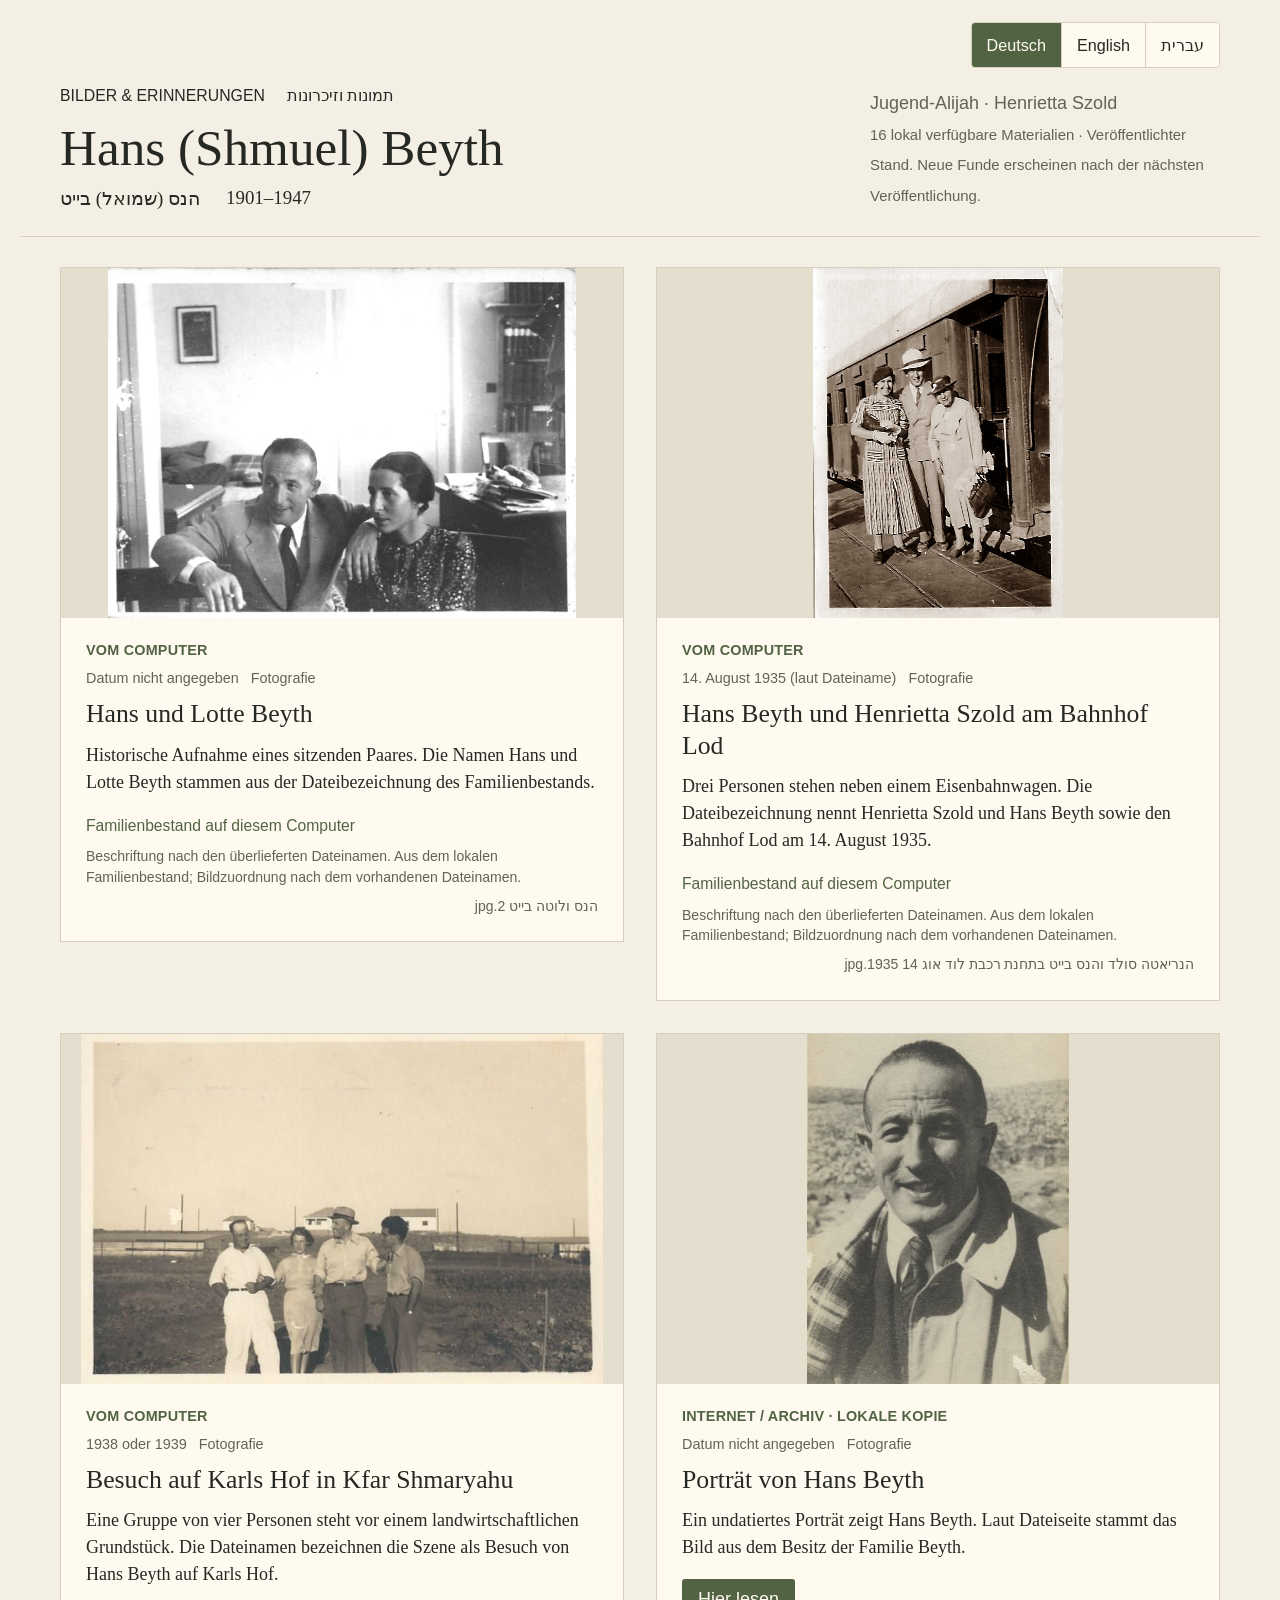
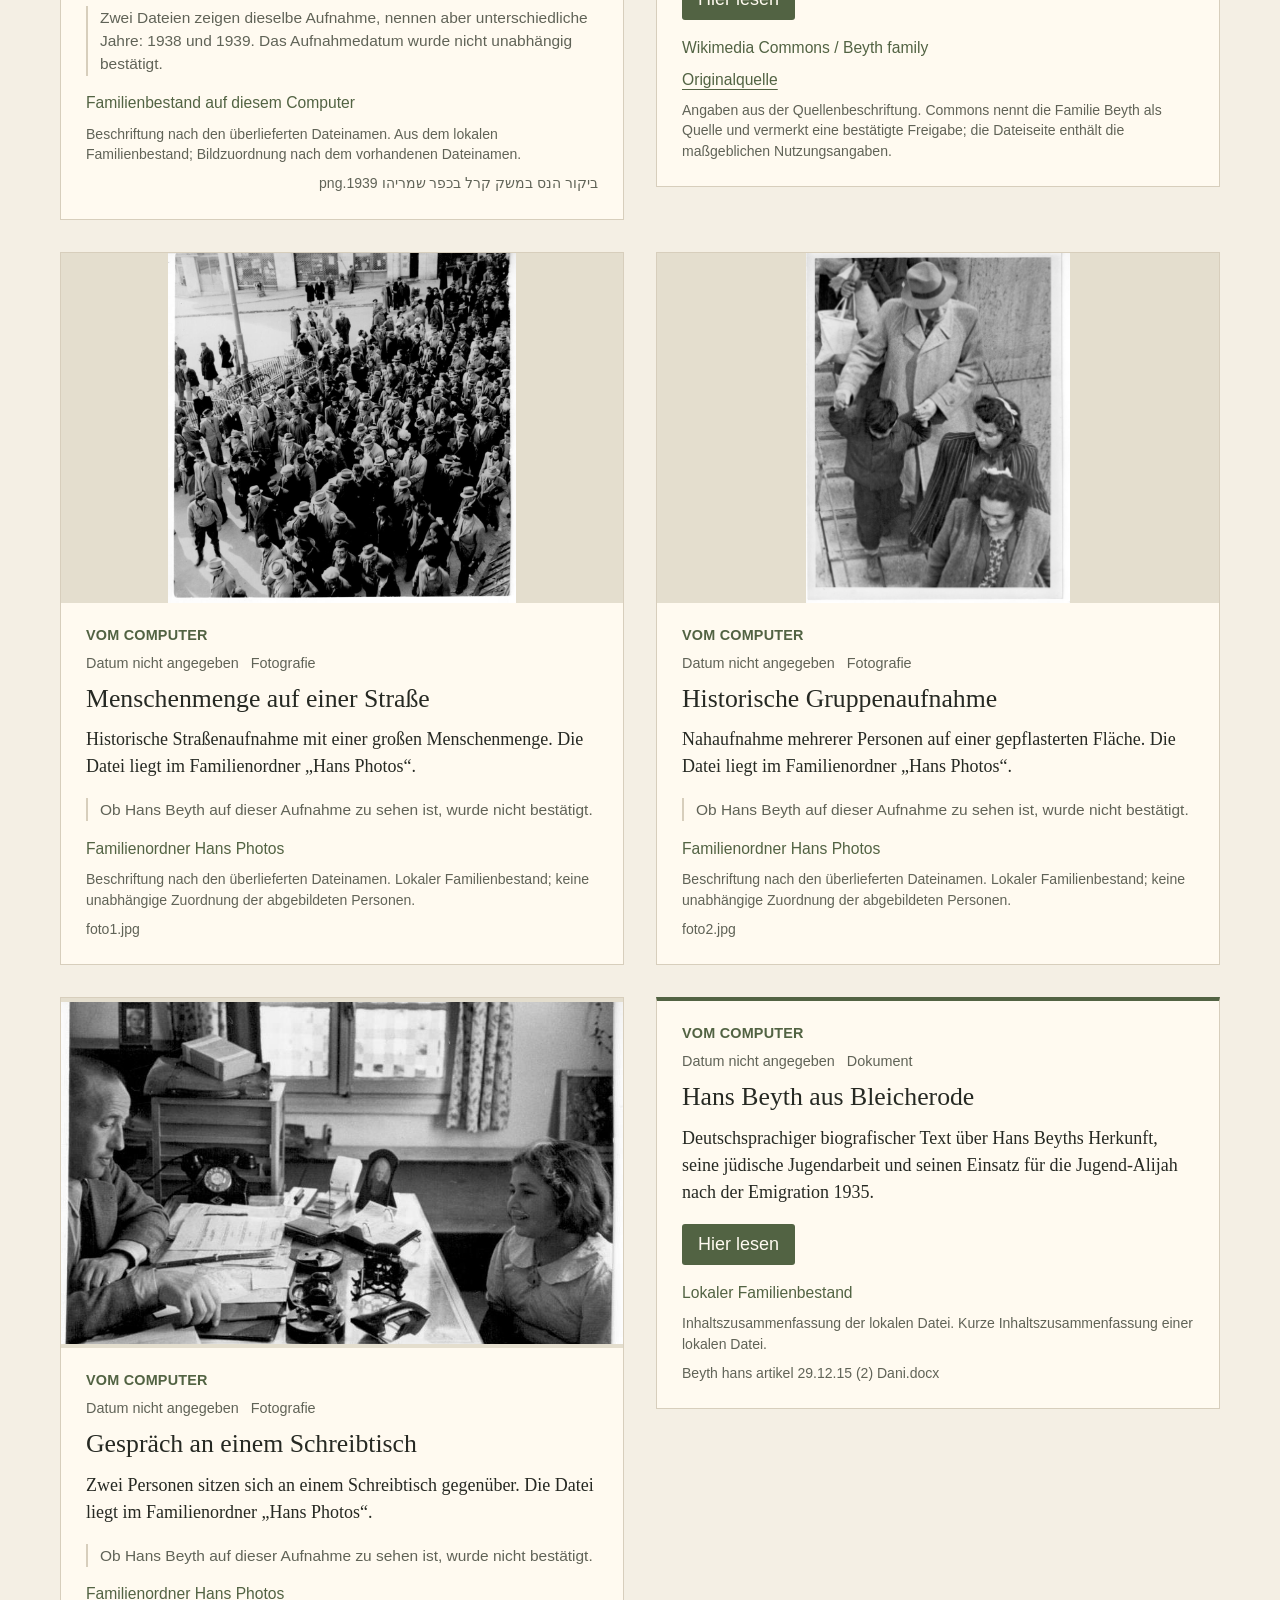
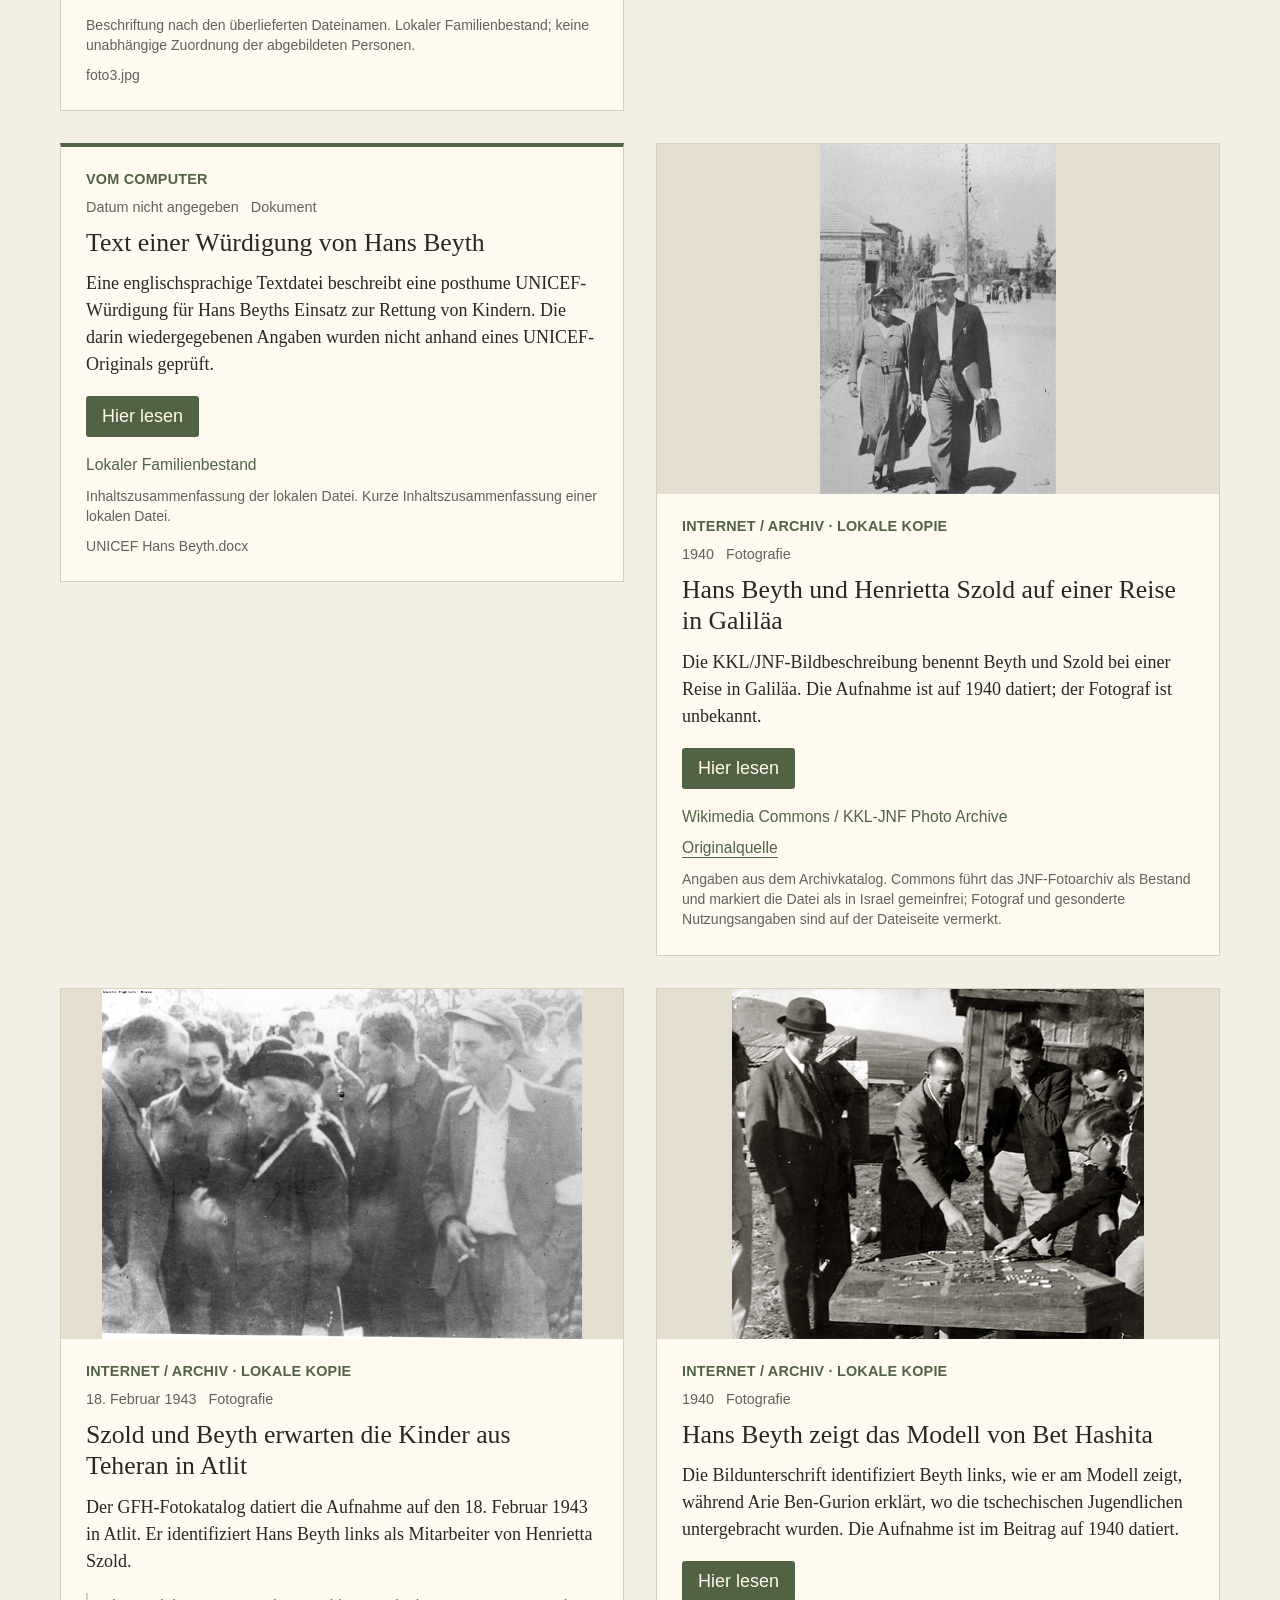
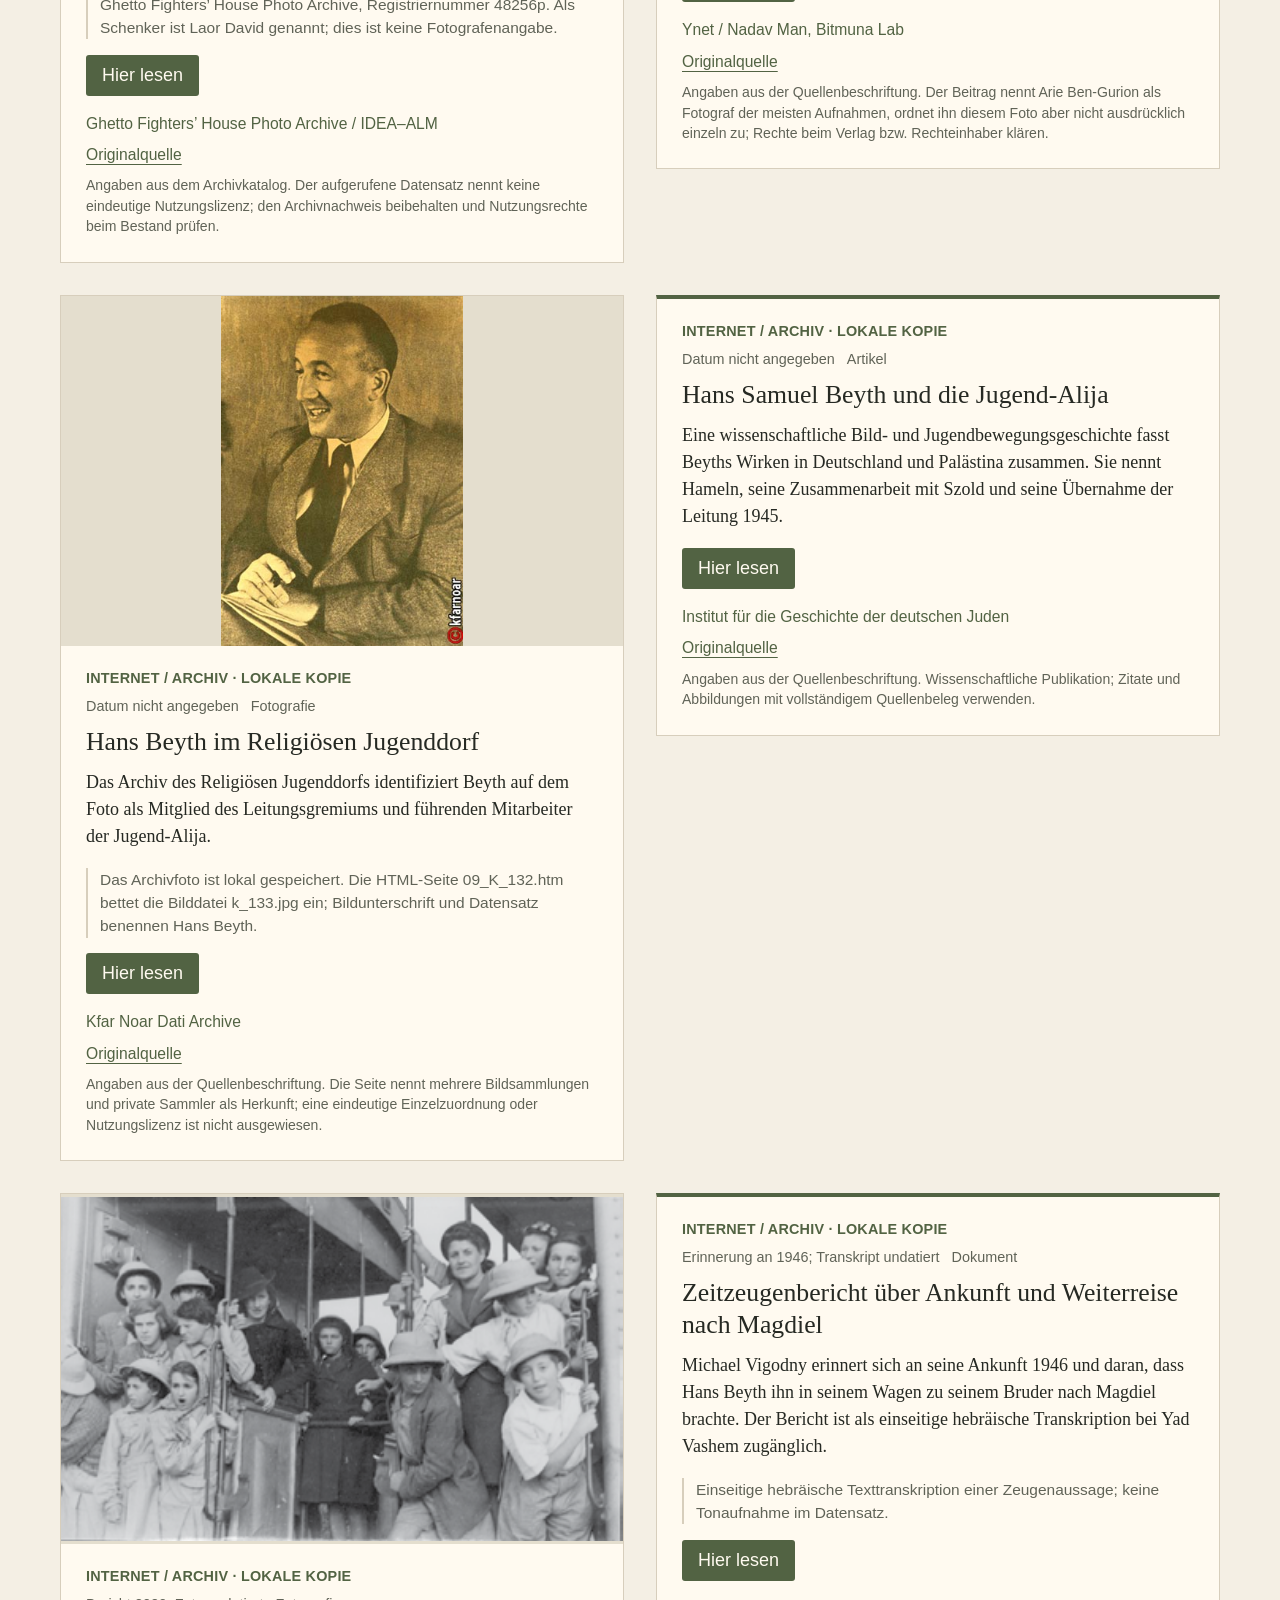
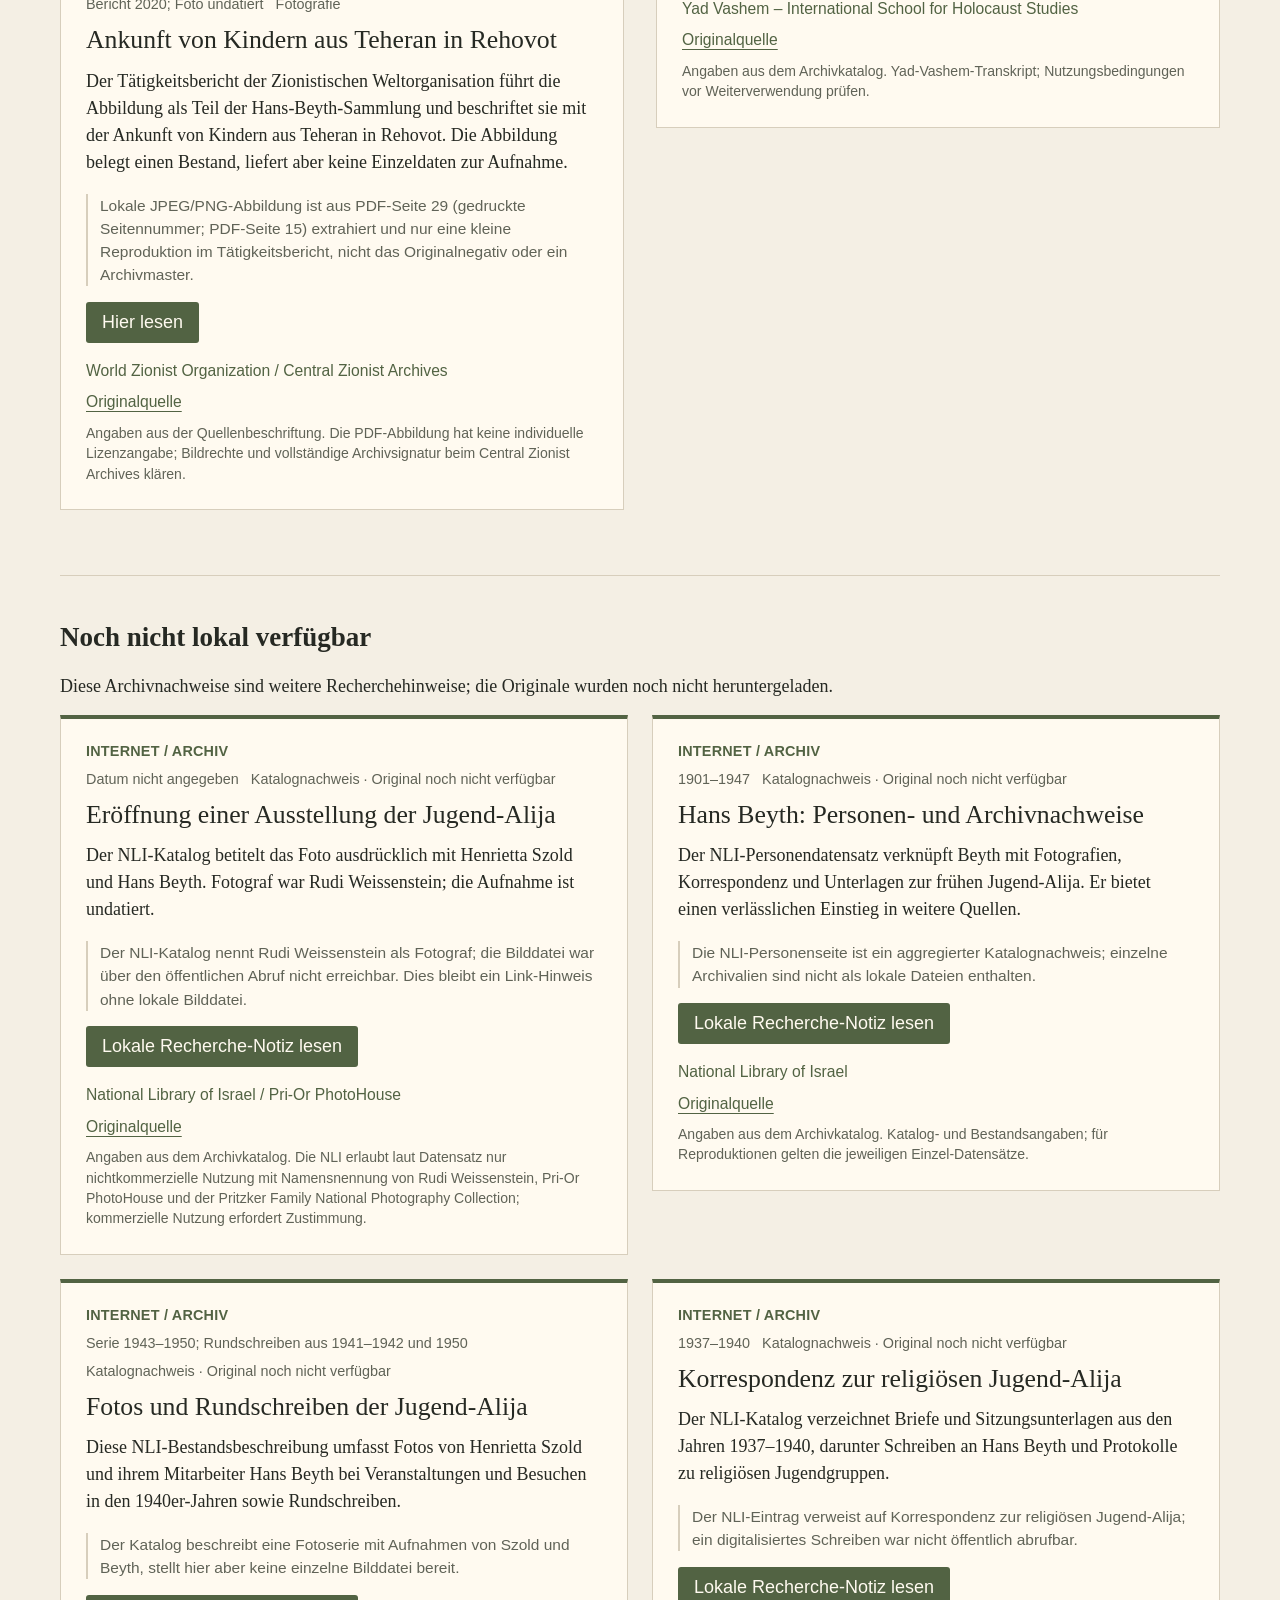
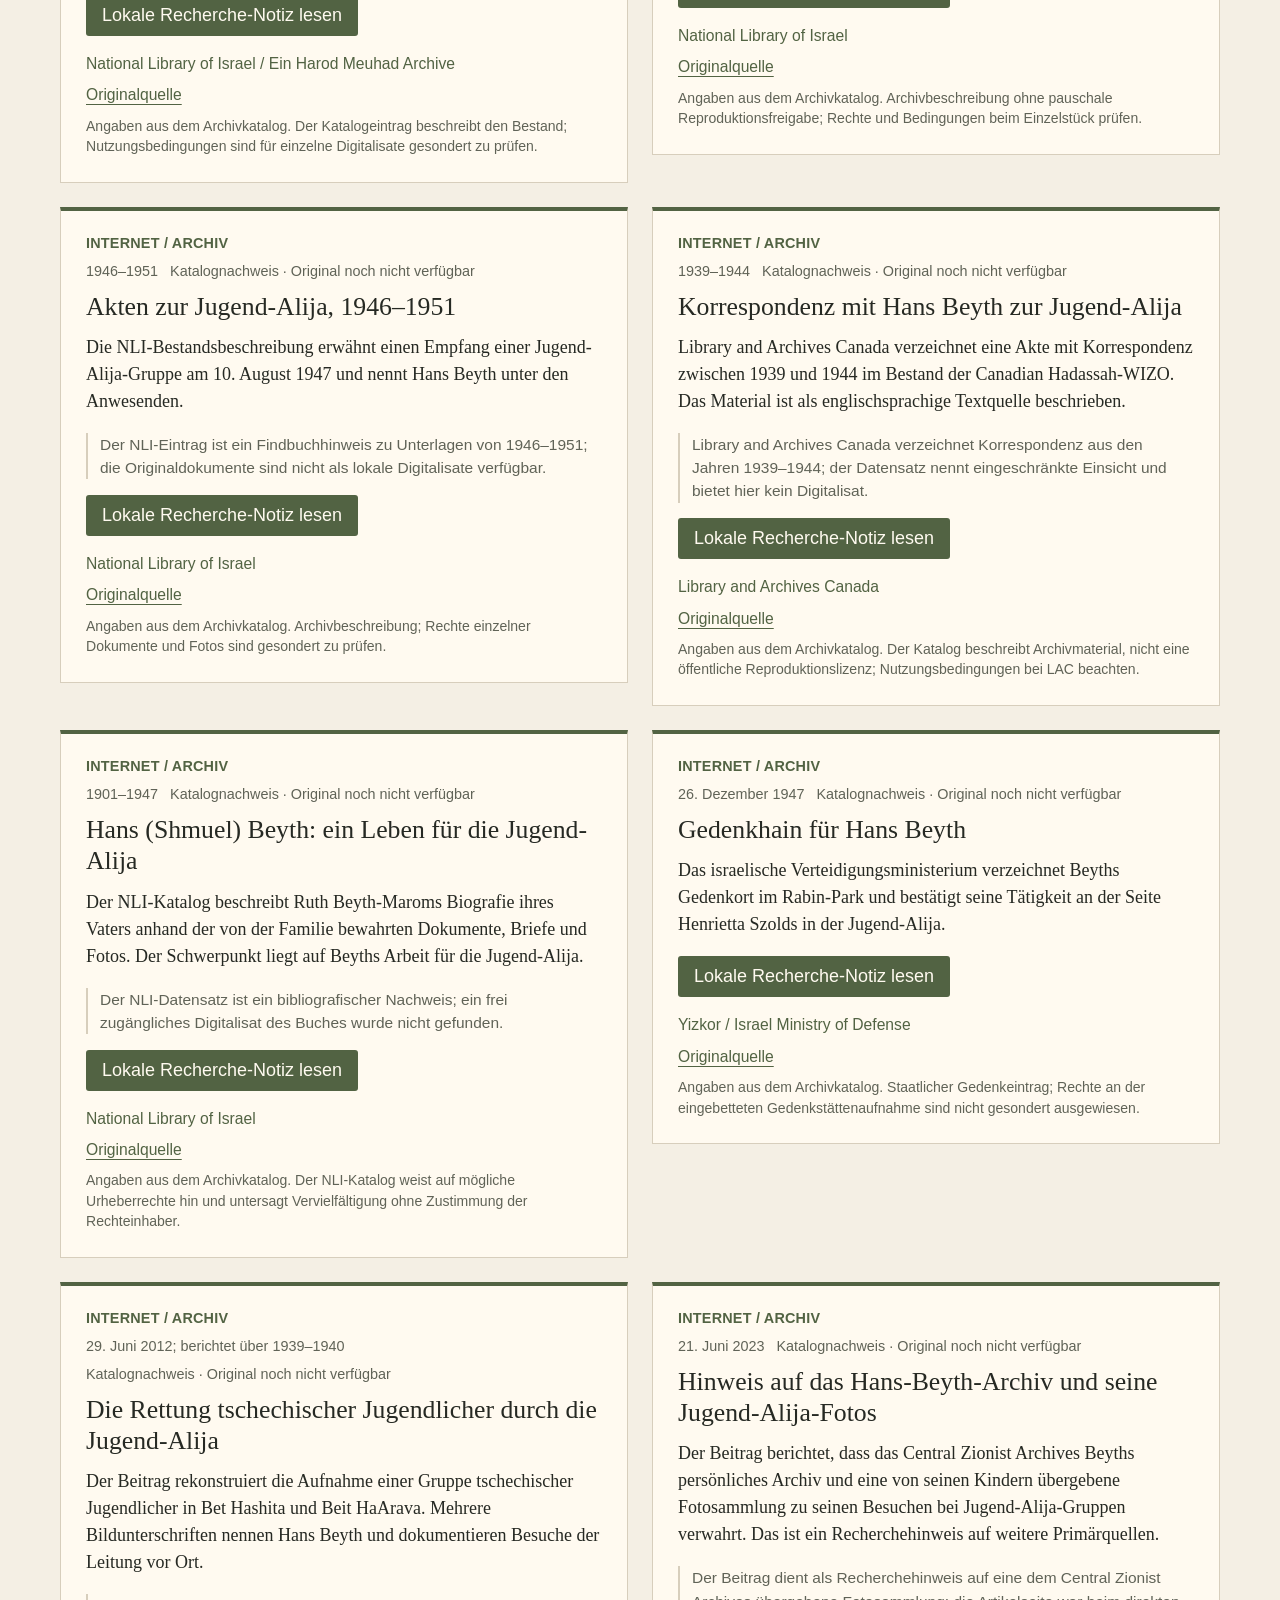
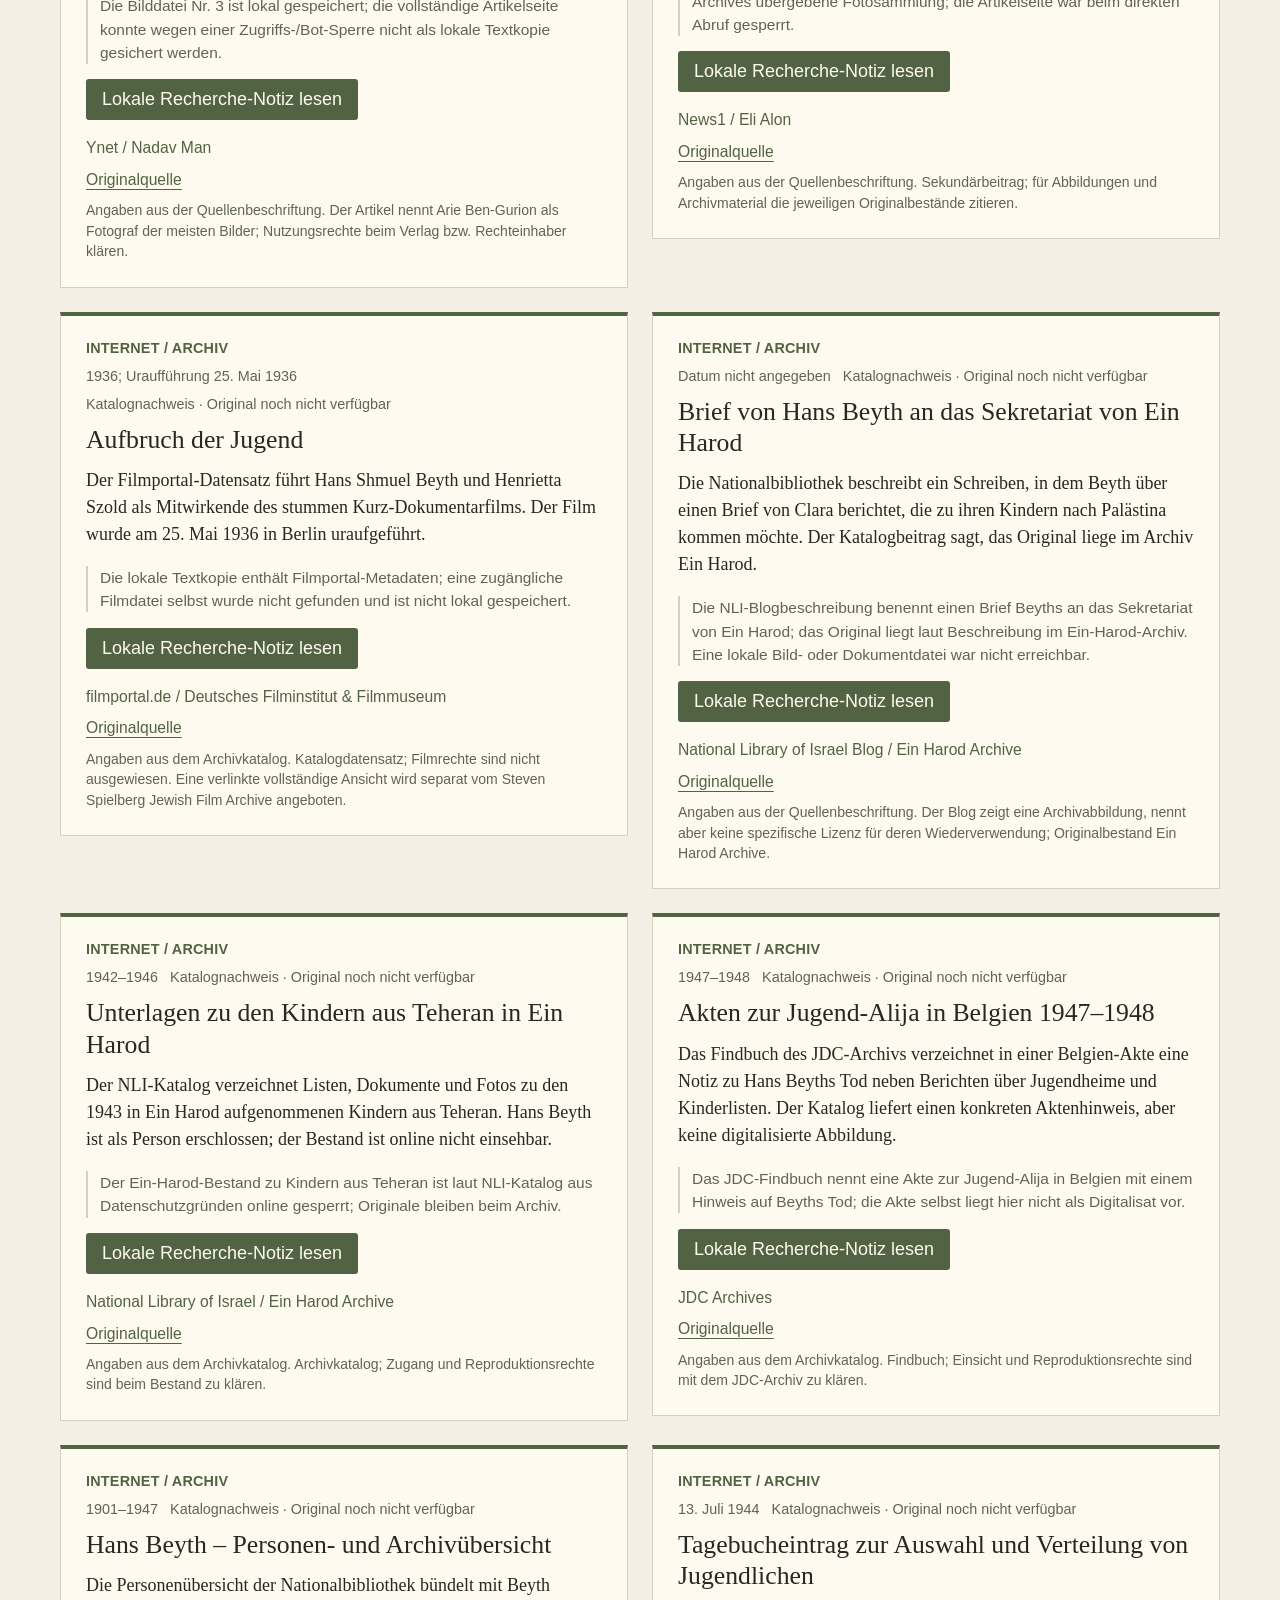
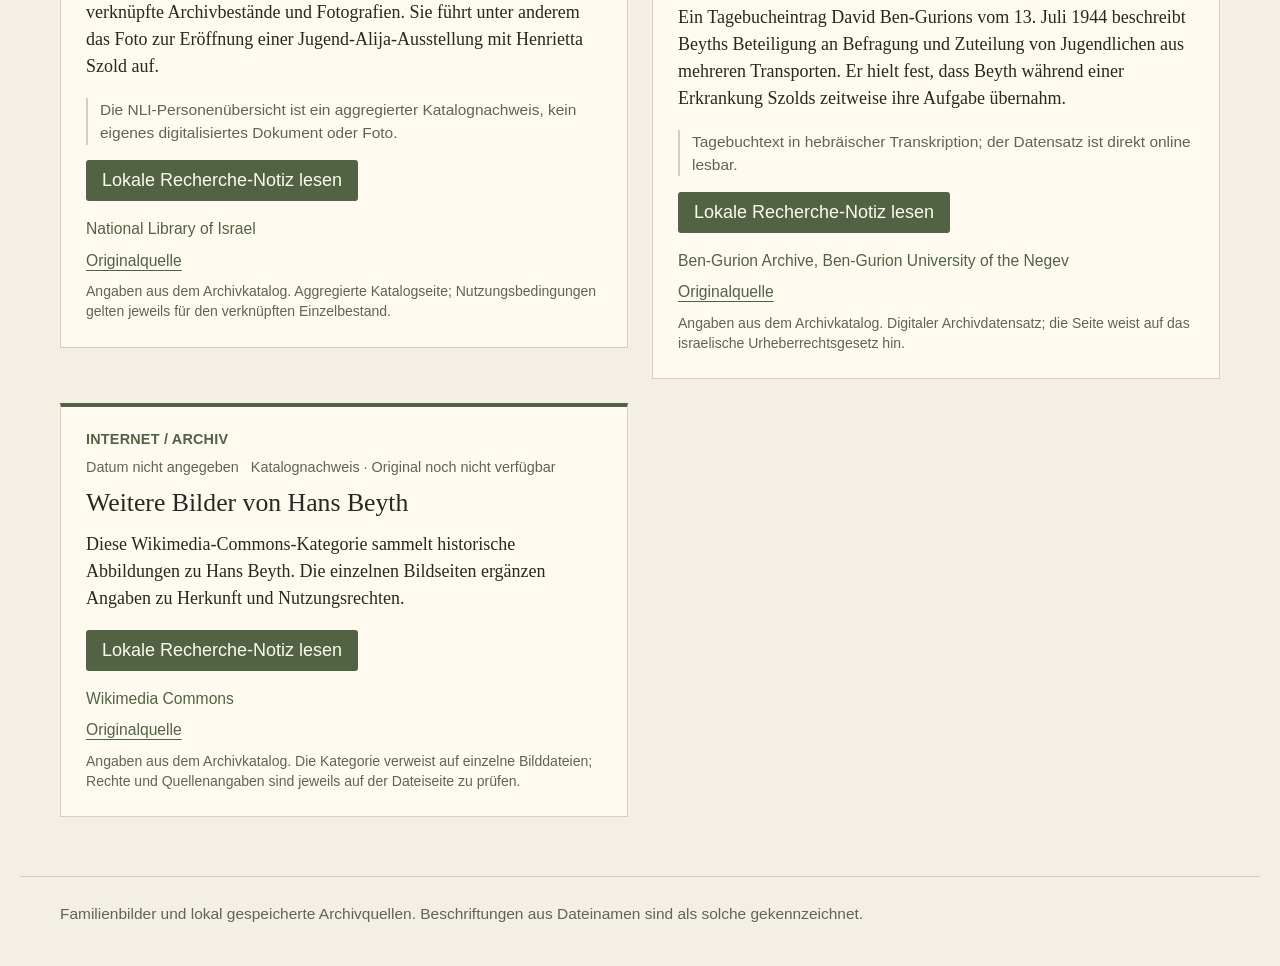
==== docs/index.html @ 42b991b1 "Publish historical gallery and all available assets" ====
<!doctype html>
<html lang="de"><head><meta charset="utf-8"><meta name="viewport" content="width=device-width,initial-scale=1"><title>Hans (Shmuel) Beyth · Bilder und Erinnerungen</title><meta name="description" content="Historische Fotografien und Quellen zu Hans (Shmuel) Beyth, Jugend-Alijah und Henrietta Szold."><link rel="icon" href="favicon.svg" type="image/svg+xml"><link rel="stylesheet" href="style.css"><script src="gallery-v2.js" defer></script><script src="viewer.js" defer></script></head>
<body><header><nav class="languages" aria-label="Sprache"><button type="button" data-lang="de" lang="de" aria-pressed="true">Deutsch</button><button type="button" data-lang="en" lang="en" aria-pressed="false">English</button><button type="button" data-lang="he" lang="he" aria-pressed="false">עברית</button></nav><div><p class="eyebrow"><span id="eyebrow-main">BILDER & ERINNERUNGEN</span> <span id="eyebrow-secondary" lang="he" dir="rtl">תמונות וזיכרונות</span></p><h1 id="gallery-title">Hans (Shmuel) Beyth</h1><p class="identity"><span id="identity-secondary" lang="he" dir="rtl">הנס (שמואל) בייט</span> <bdi>1901–1947</bdi></p></div><p class="context"><span id="context-label">Jugend-Alijah · Henrietta Szold</span><br><span id="status" role="status">Die Sammlung wird geladen.</span></p></header>
<main><div id="gallery" class="gallery" aria-label="Historische Sammlung"></div><p id="empty" hidden>Die Sammlung ist momentan nicht erreichbar. Bitte versuchen Sie es später erneut.</p></main>
<section id="pending-section" hidden><h2 id="pending-title">Noch nicht lokal verfügbar</h2><p id="pending-intro">Diese Archivnachweise sind weitere Recherchehinweise; die Originale wurden noch nicht heruntergeladen.</p><div id="pending-list"></div></section><footer id="footer">Familienbilder und Archivquellen. Beschriftungen aus Dateinamen sind als solche gekennzeichnet.</footer>
<dialog id="lightbox"><button class="close" aria-label="Ansicht schließen">×</button><div class="viewer-toolbar"><div class="zoom-controls"><button type="button" id="zoom-out" aria-label="Verkleinern">−</button><output id="zoom-level">100%</output><button type="button" id="zoom-in" aria-label="Vergrößern">+</button><button type="button" id="zoom-fit">Einpassen</button></div><div id="version-controls"><button type="button" id="version-original" aria-pressed="true">Original</button><button type="button" id="version-enhanced" aria-pressed="false" hidden>KI-bearbeitet</button></div><a id="viewer-download" download>Original speichern</a></div><div id="image-viewport"><img alt="" draggable="false"></div><p id="viewer-caption"></p><p id="viewer-detail"></p></dialog>
<dialog id="document-viewer"><button class="document-close close" aria-label="Ansicht schließen">×</button><h2></h2><iframe title="Lokaler Text" sandbox="allow-same-origin"></iframe><a id="document-download" download>Lokale Datei speichern</a></dialog>
</body></html>
---- docs/style.css ----
:root{color-scheme:light;--paper:#f4efe4;--ink:#262923;--muted:#606357;--line:#d7cebc;--accent:#526343;font-family:Georgia,'Times New Roman',serif;font-size:18px}*{box-sizing:border-box}body{margin:0;background:var(--paper);color:var(--ink)}header{max-width:1240px;margin:auto;padding:36px 40px 26px;display:flex;justify-content:space-between;gap:30px;align-items:end;border-bottom:1px solid var(--line)}.eyebrow{font-family:Arial,sans-serif;font-size:.78rem;letter-spacing:.1em;margin:0 0 15px;display:flex;gap:22px;align-items:center}.eyebrow span{letter-spacing:0;font-size:.88rem}h1{font-size:clamp(2rem,4vw,3.4rem);font-weight:400;line-height:1.08;margin:0}.identity{margin:12px 0 0;display:flex;gap:26px;font-size:1.05rem}.context{margin:0;font-size:1rem;line-height:1.7;color:var(--muted);max-width:350px;font-family:Arial,sans-serif}#status{font-size:.83rem}main{max-width:1240px;margin:auto;padding:30px 40px}.gallery{display:grid;grid-template-columns:repeat(2,minmax(0,1fr));gap:32px}.card{background:#fffaf0;border:1px solid var(--line);min-width:0;align-self:start}.image-button{display:block;border:0;padding:0;width:100%;background:#e4dece;cursor:zoom-in;overflow:hidden}.image-button img{display:block;width:100%;height:350px;object-fit:contain;filter:none}.caption{padding:24px 25px 25px}.meta{font-family:Arial,sans-serif;font-size:.8rem;color:var(--muted);margin:0 0 12px;display:flex;gap:12px;flex-wrap:wrap}.card h2{font-size:1.43rem;line-height:1.22;margin:0 0 12px;font-weight:400}.summary{line-height:1.5;margin:0 0 18px}.note{font-family:Arial,sans-serif;font-size:.86rem;line-height:1.5;color:var(--muted);border-left:2px solid var(--line);padding-left:12px}.source{font-family:Arial,sans-serif;font-size:.87rem;color:var(--accent);text-underline-offset:4px;line-height:1.5}.provenance{display:block;font-family:Arial,sans-serif;font-size:.78rem;color:var(--muted);margin-top:9px;line-height:1.45}.image-failed{padding:25px;background:#e9e1d2;font-family:Arial,sans-serif;font-size:.9rem;margin:0}.card.text-only{border-top:4px solid var(--accent)}footer{max-width:1240px;margin:16px auto 0;padding:25px 40px 40px;border-top:1px solid var(--line);font-family:Arial,sans-serif;font-size:.86rem;line-height:1.5;color:var(--muted)}button:focus-visible,a:focus-visible{outline:3px solid #6a7f55;outline-offset:5px}dialog{max-width:94vw;max-height:95vh;width:fit-content;padding:50px 20px 15px;border:1px solid var(--line);background:var(--paper);color:var(--ink)}dialog::backdrop{background:#151810df}dialog img{max-width:87vw;max-height:76vh;object-fit:contain;display:block}dialog p{font-size:1rem;line-height:1.45;margin:12px 0 0;max-width:85vw}.close{position:absolute;right:8px;top:4px;background:none;border:0;font-size:2rem;color:var(--ink);cursor:pointer;min-width:44px;min-height:44px}@media(min-width:1450px){.image-button img{height:410px}}@media(max-width:700px){header{padding:25px 20px 20px;display:block}.context{margin-top:18px}.eyebrow{gap:10px;font-size:.7rem}.gallery{grid-template-columns:1fr;gap:24px}main{padding:24px 20px}.image-button img{height:auto;max-height:520px;min-height:180px}.caption{padding:20px}footer{padding:22px 20px}.identity{flex-wrap:wrap}}
.origin{display:block;width:100%;color:#526343;font-weight:600;letter-spacing:.015em}
header{position:relative;padding-top:86px}.languages{position:absolute;right:40px;top:22px;display:flex;direction:ltr;gap:0;border:1px solid var(--line);border-radius:4px;overflow:hidden;font-family:Arial,sans-serif}.languages button{border:0;background:#fffaf0;padding:10px 15px;font-size:.9rem;cursor:pointer;color:var(--ink);min-height:44px}.languages button+button{border-left:1px solid var(--line)}.languages button[aria-pressed=true]{background:var(--accent);color:#fffaf0}.pending{font-style:italic}.image-failed{padding:12px 0 0;background:none;color:var(--muted)}[dir=rtl] .eyebrow{letter-spacing:0}[dir=rtl] .note{border-left:0;border-right:2px solid var(--line);padding-left:0;padding-right:12px}[dir=rtl] .context,[dir=rtl] .caption{font-family:Arial,sans-serif}[dir=rtl] .card h2{line-height:1.45}[dir=rtl] .meta{line-height:1.5}#pending-section{max-width:1160px;margin:35px auto;padding:24px 0;border-top:1px solid var(--line)}#pending-list{display:grid;grid-template-columns:repeat(2,minmax(0,1fr));gap:24px}.source{display:block}.original-source{margin-top:8px}.local-read{display:inline-block;padding:10px 16px;background:var(--accent);color:#fffaf0;text-decoration:none;font-family:Arial,sans-serif;font-size:1rem;margin:0 0 16px;border-radius:3px}@media(max-width:700px){header{padding-top:85px}.languages{right:20px;top:20px}.languages button{padding:9px 14px}#pending-section{margin:24px 20px}#pending-list{grid-template-columns:1fr}}
dialog#lightbox{width:94vw;height:94vh;max-width:1600px;max-height:94vh;padding:48px 18px 14px;overflow:hidden}.viewer-toolbar{display:flex;gap:12px;align-items:center;justify-content:space-between;flex-wrap:wrap;margin-bottom:12px;font-family:Arial,sans-serif}.viewer-toolbar button{font-family:Arial,sans-serif;font-size:.9rem;background:#fffaf0;color:var(--ink);border:1px solid var(--line);border-radius:3px;min-height:44px;padding:8px 12px;cursor:pointer}.zoom-controls{display:flex;align-items:center;gap:8px;direction:ltr}#zoom-level{min-width:60px;text-align:center}#version-controls{display:flex;gap:7px}.viewer-toolbar button[aria-pressed=true]{background:var(--accent);color:#fffaf0}#viewer-download,#document-download{font-family:Arial,sans-serif;font-size:.9rem;color:var(--accent);text-underline-offset:3px}#image-viewport{position:relative;width:100%;height:calc(100% - 165px);min-height:150px;overflow:hidden;background:#ddd6c8;touch-action:none;cursor:grab;direction:ltr}#image-viewport.dragging{cursor:grabbing}#image-viewport img{position:absolute;top:50%;left:50%;max-width:none;max-height:none;transform-origin:center;pointer-events:none;object-fit:fill}#viewer-caption{font-size:1rem;margin-top:10px}#viewer-detail{font-family:Arial,sans-serif;font-size:.8rem;line-height:1.4;margin-top:7px}dialog#document-viewer{width:94vw;height:94vh;max-width:1300px;padding:44px 20px 20px}#document-viewer h2{font-size:1.25rem;margin:0 0 16px}#document-viewer iframe{width:100%;height:calc(100% - 95px);border:1px solid var(--line);background:white;margin-bottom:12px}@media(max-width:700px){dialog#lightbox{padding-left:10px;padding-right:10px}.viewer-toolbar{gap:8px}.viewer-toolbar button{padding:8px;font-size:.8rem}#image-viewport{height:calc(100% - 230px)}#viewer-detail{font-size:.77rem}}
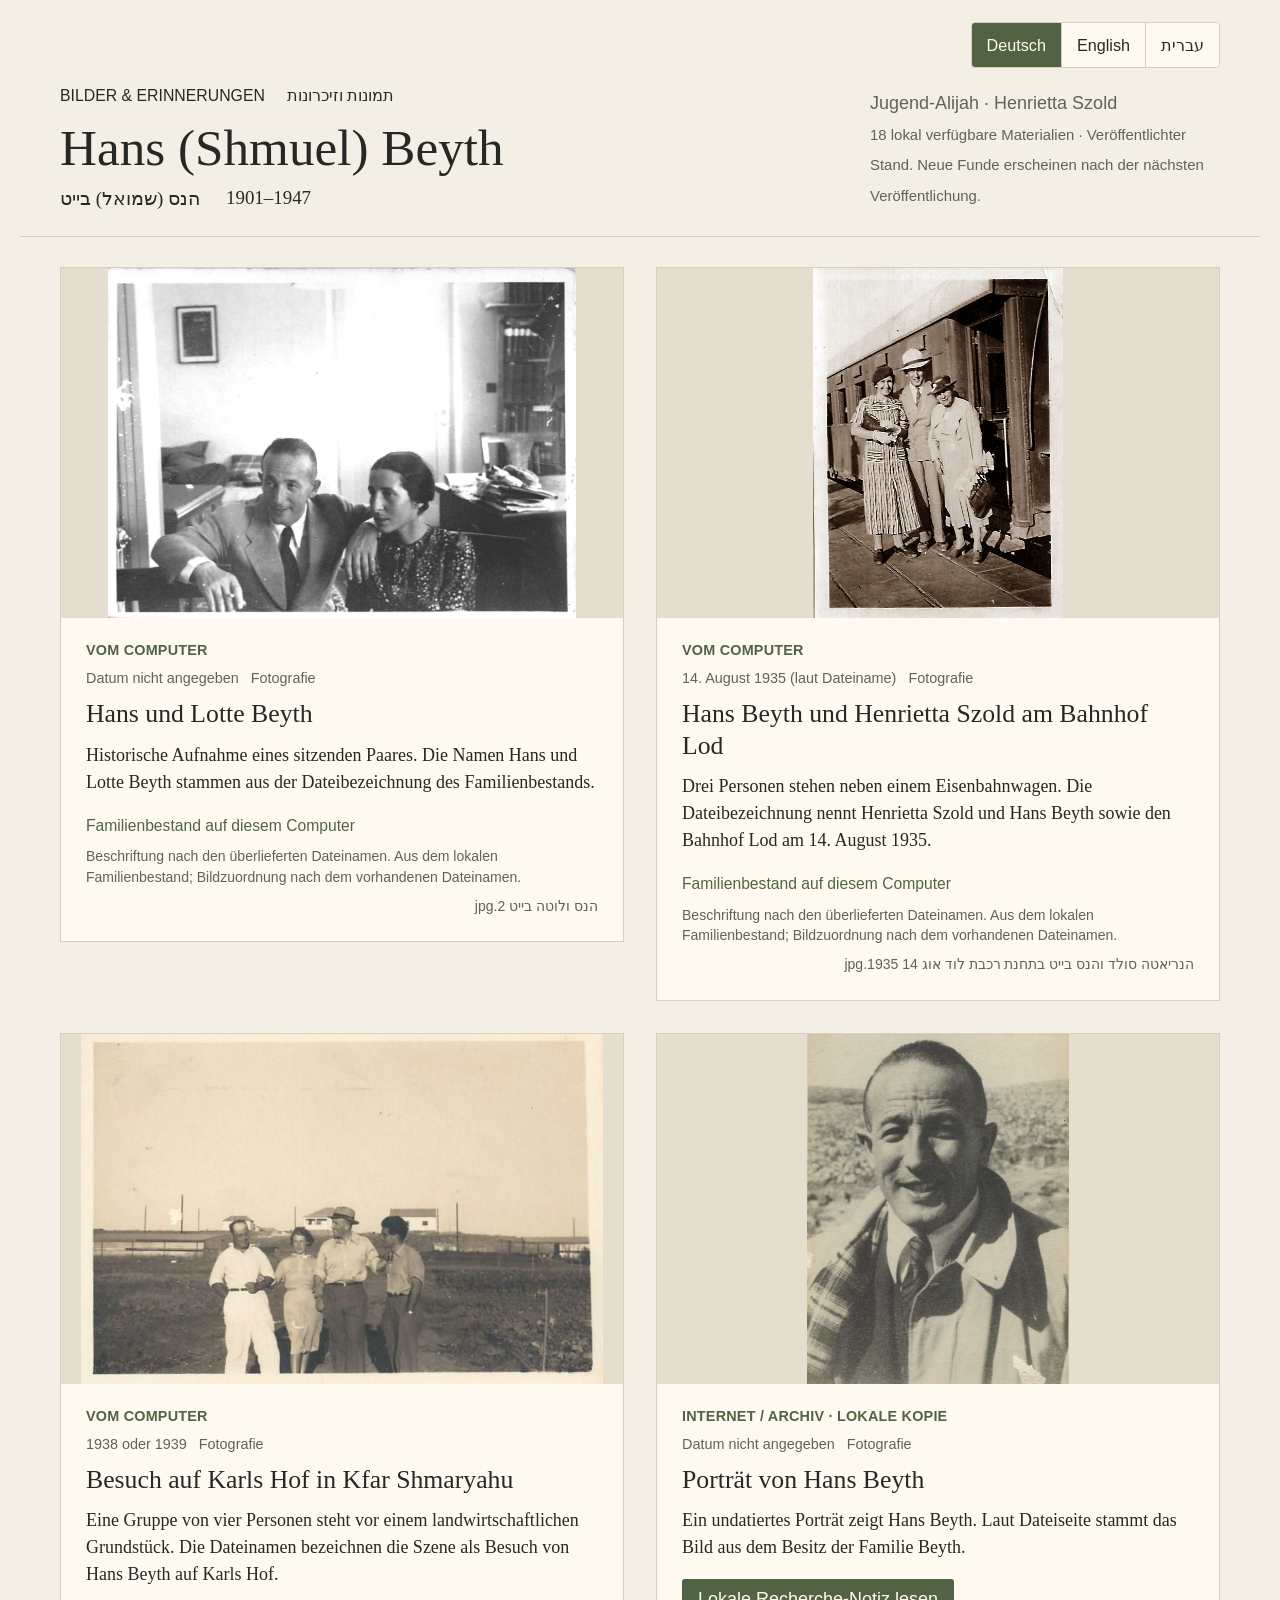
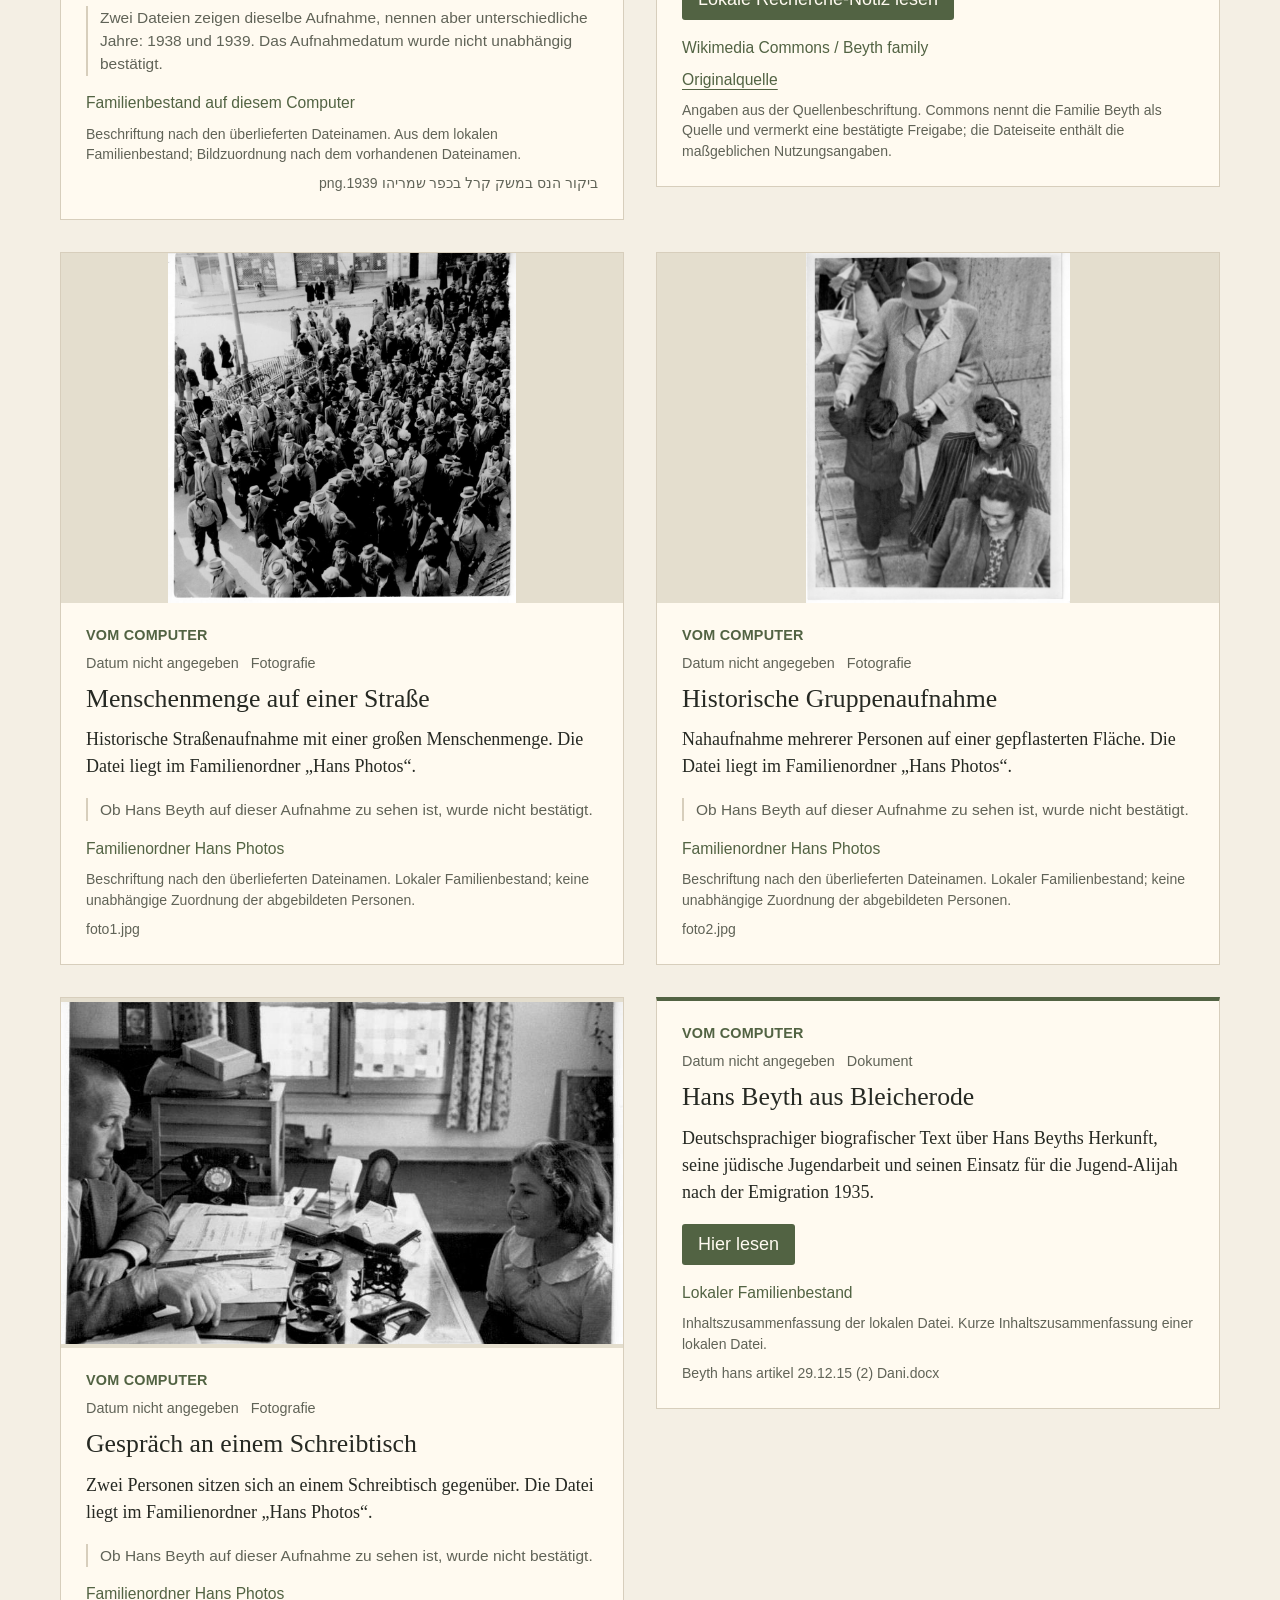
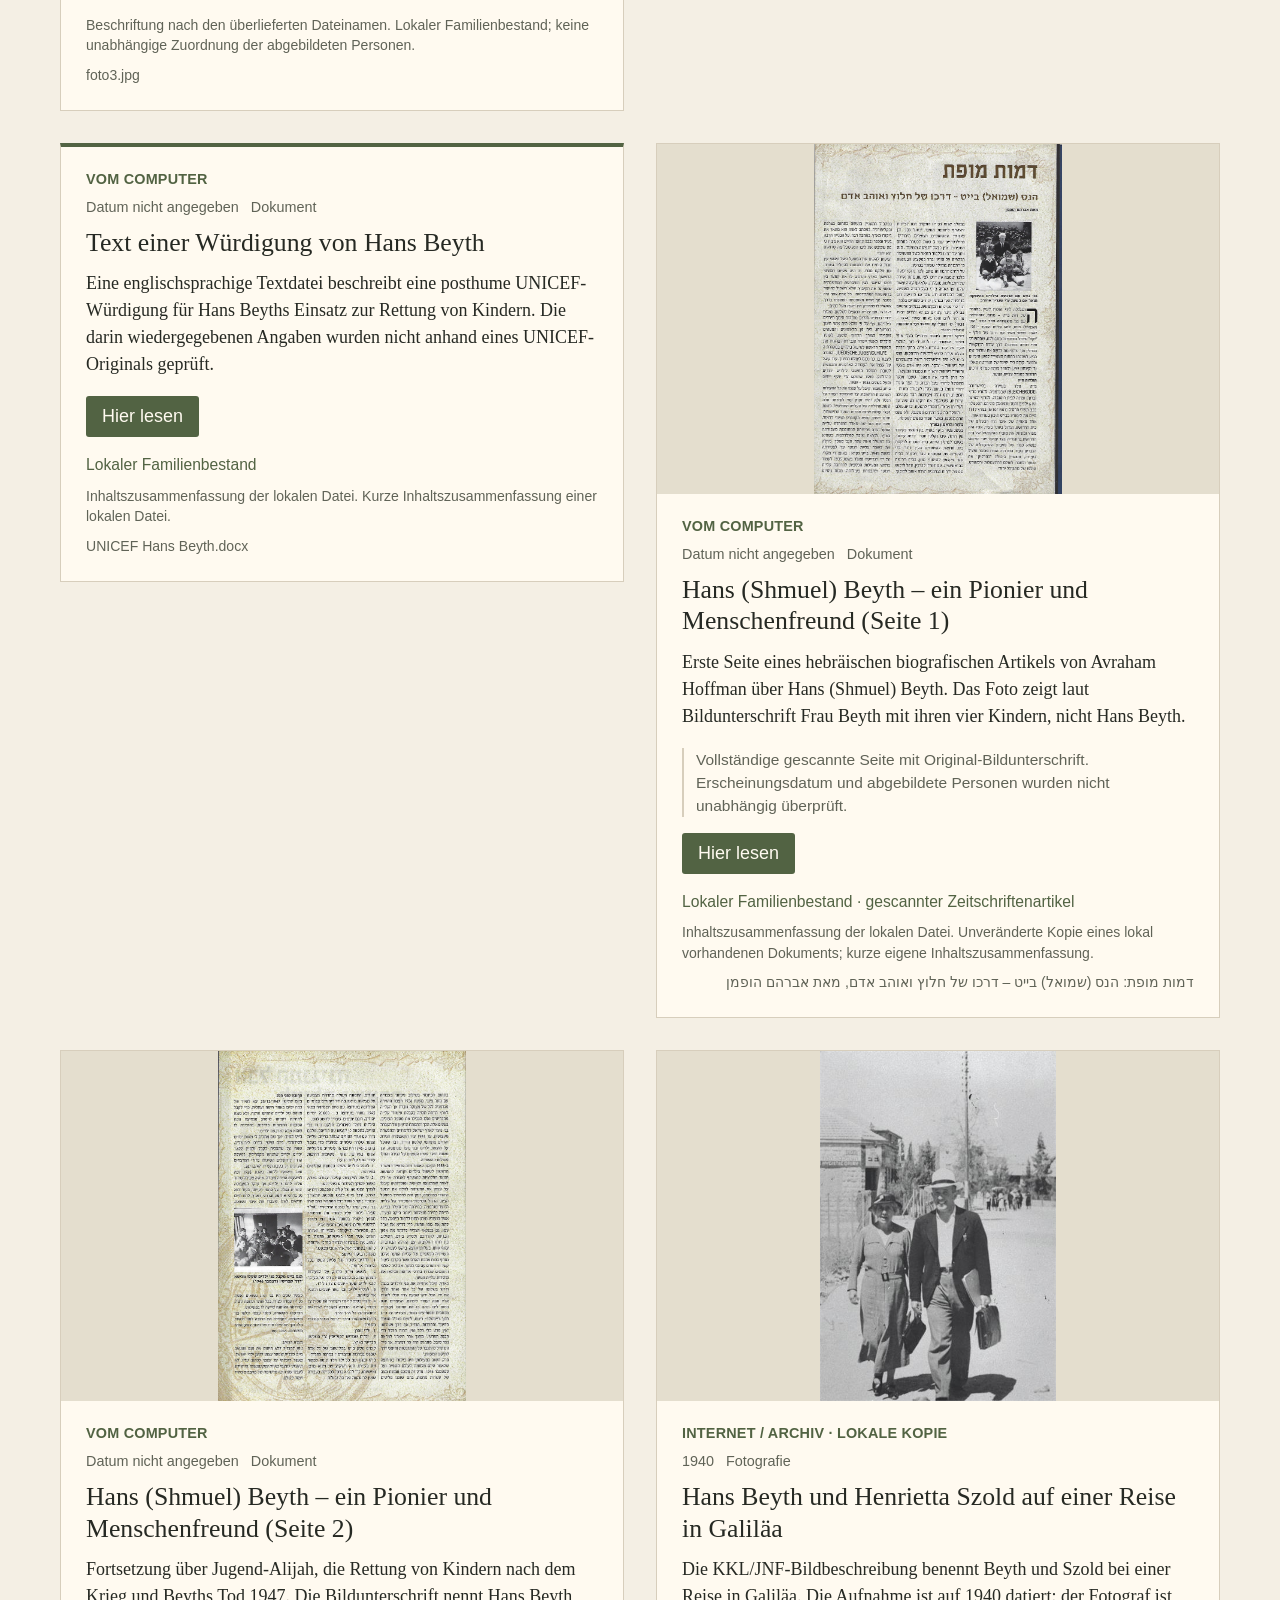
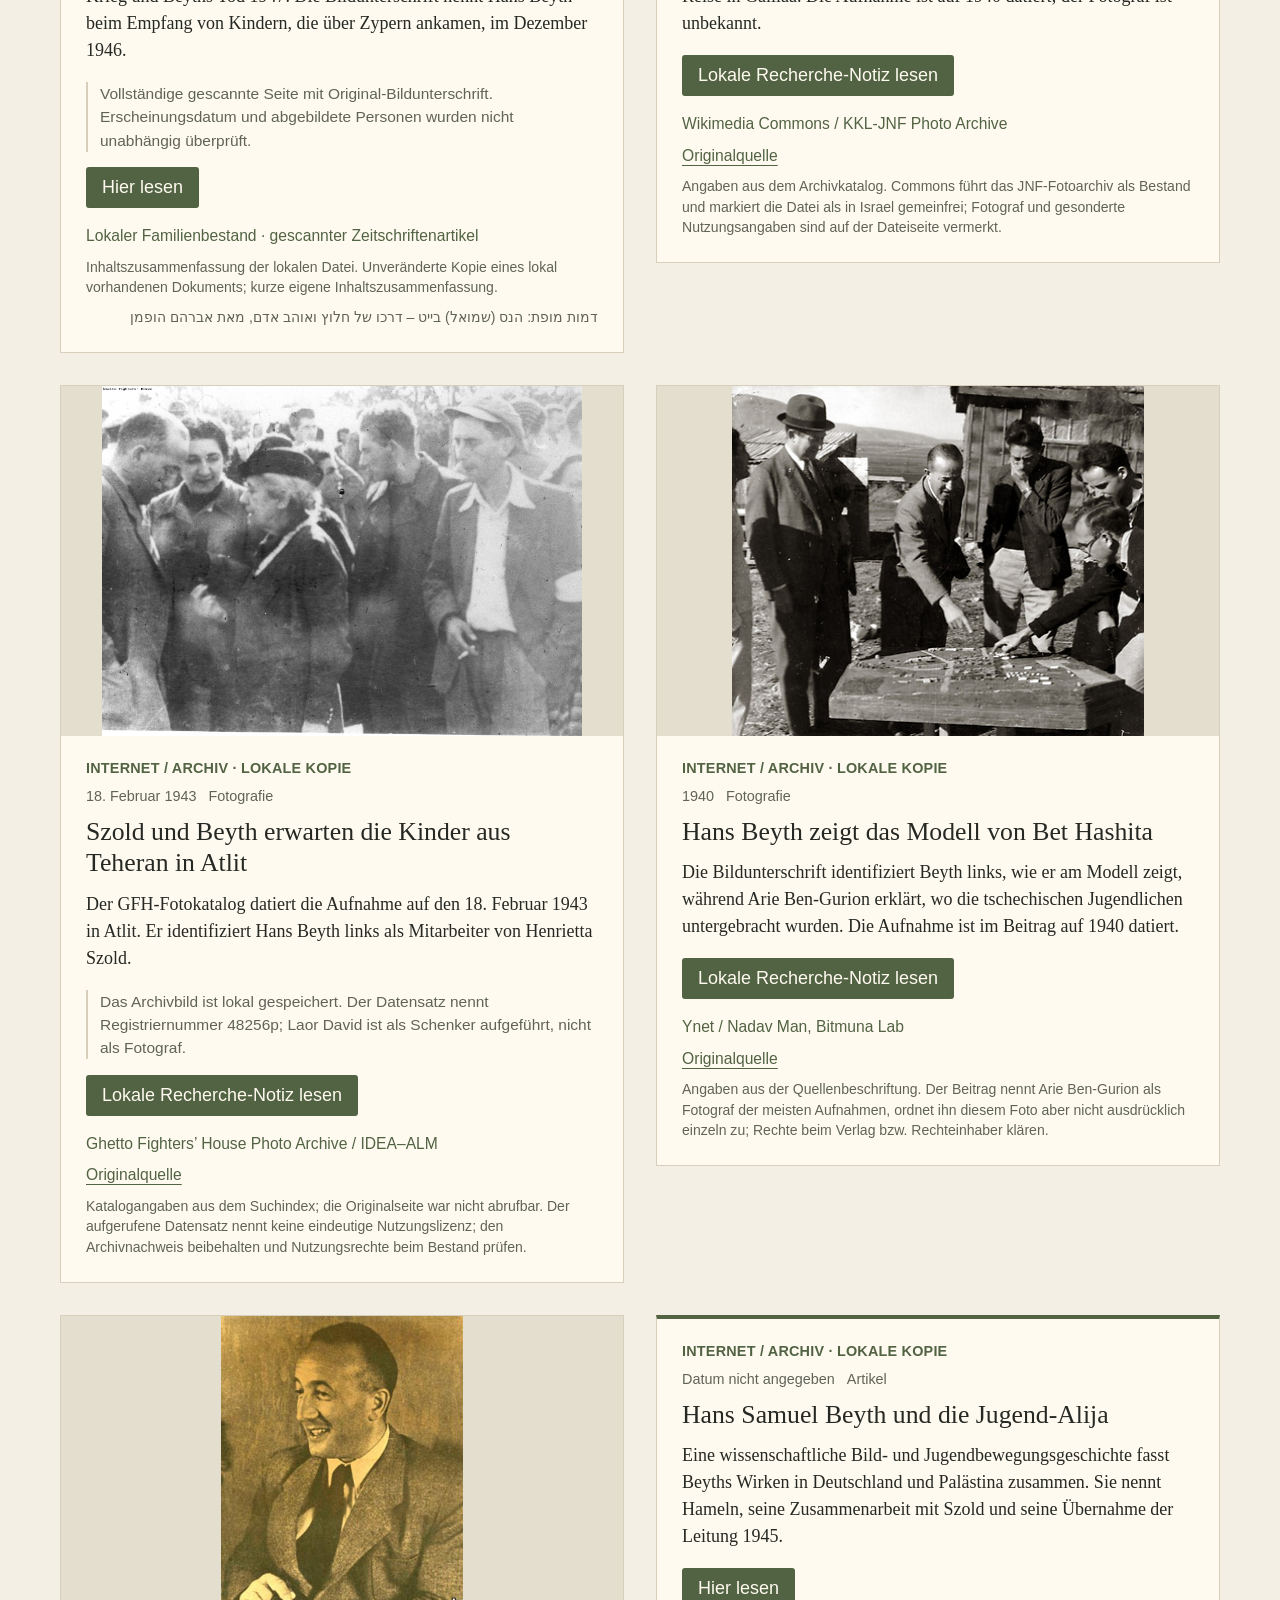
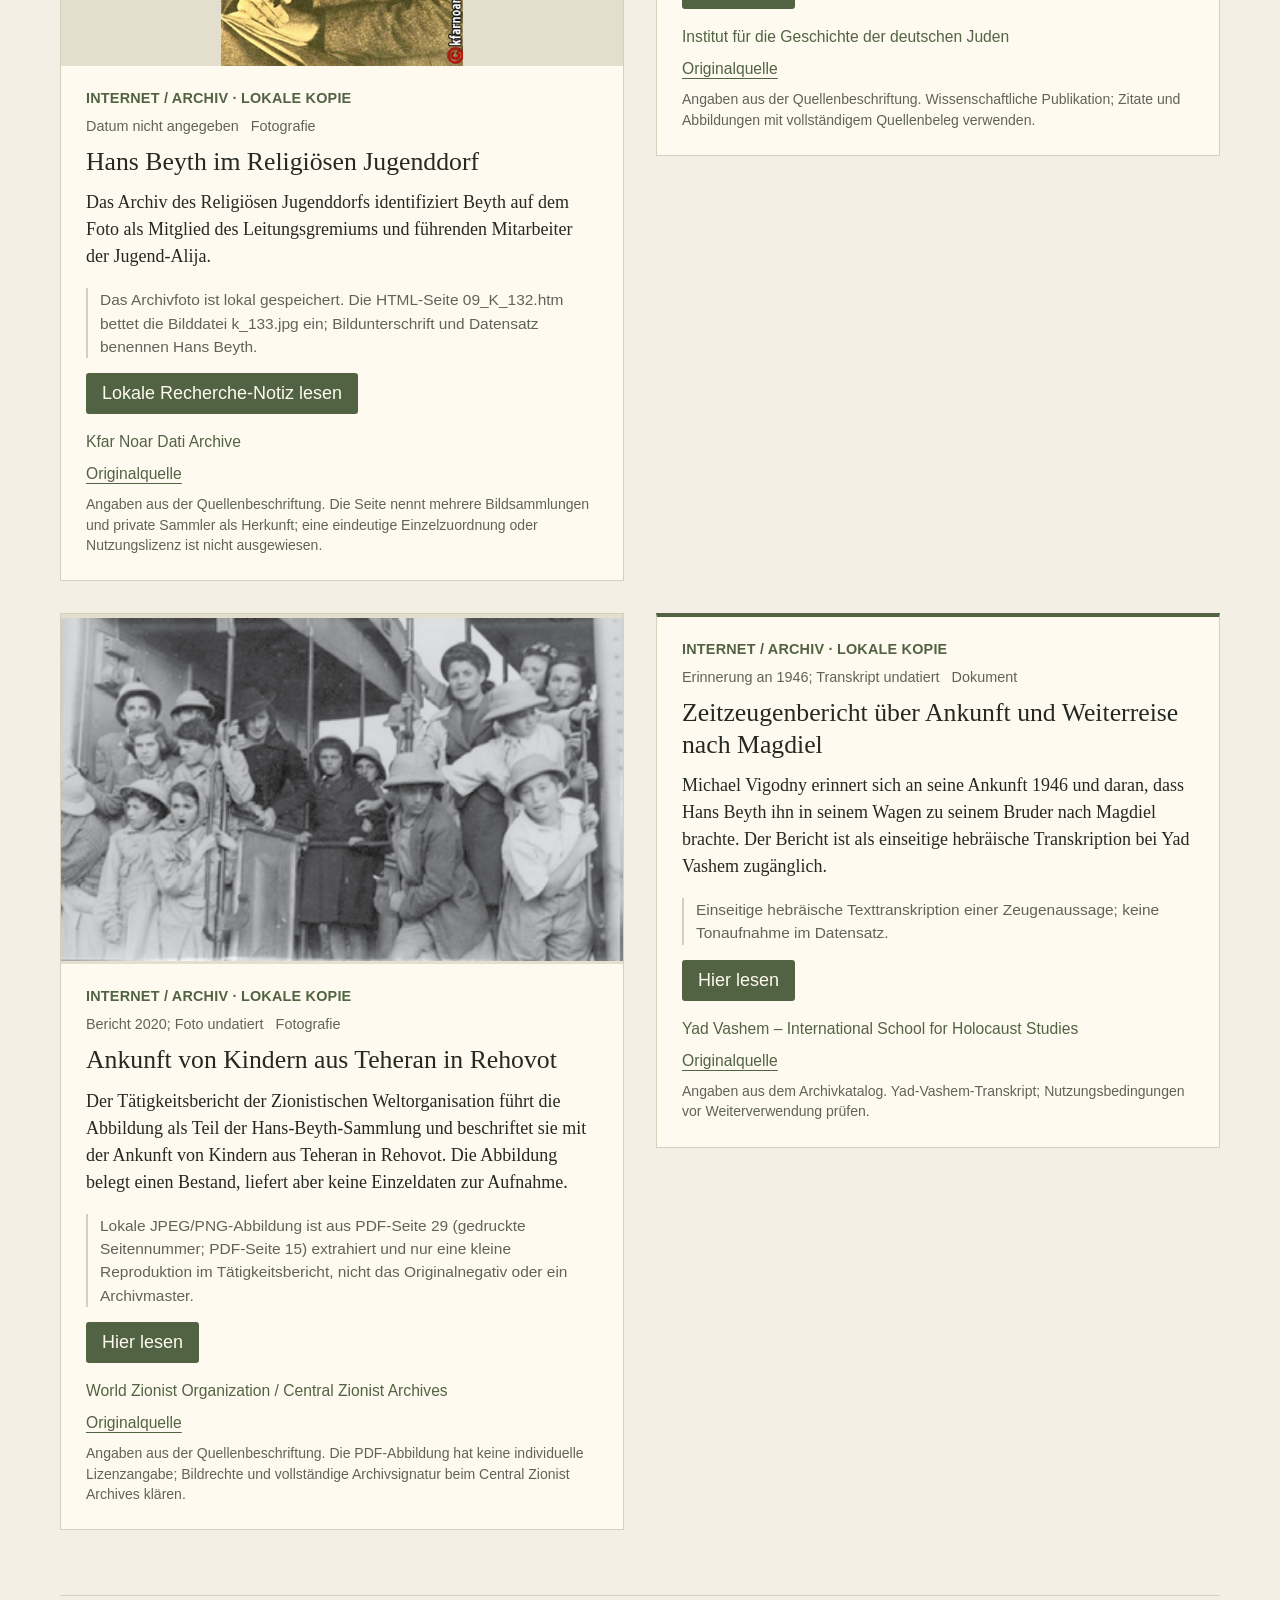
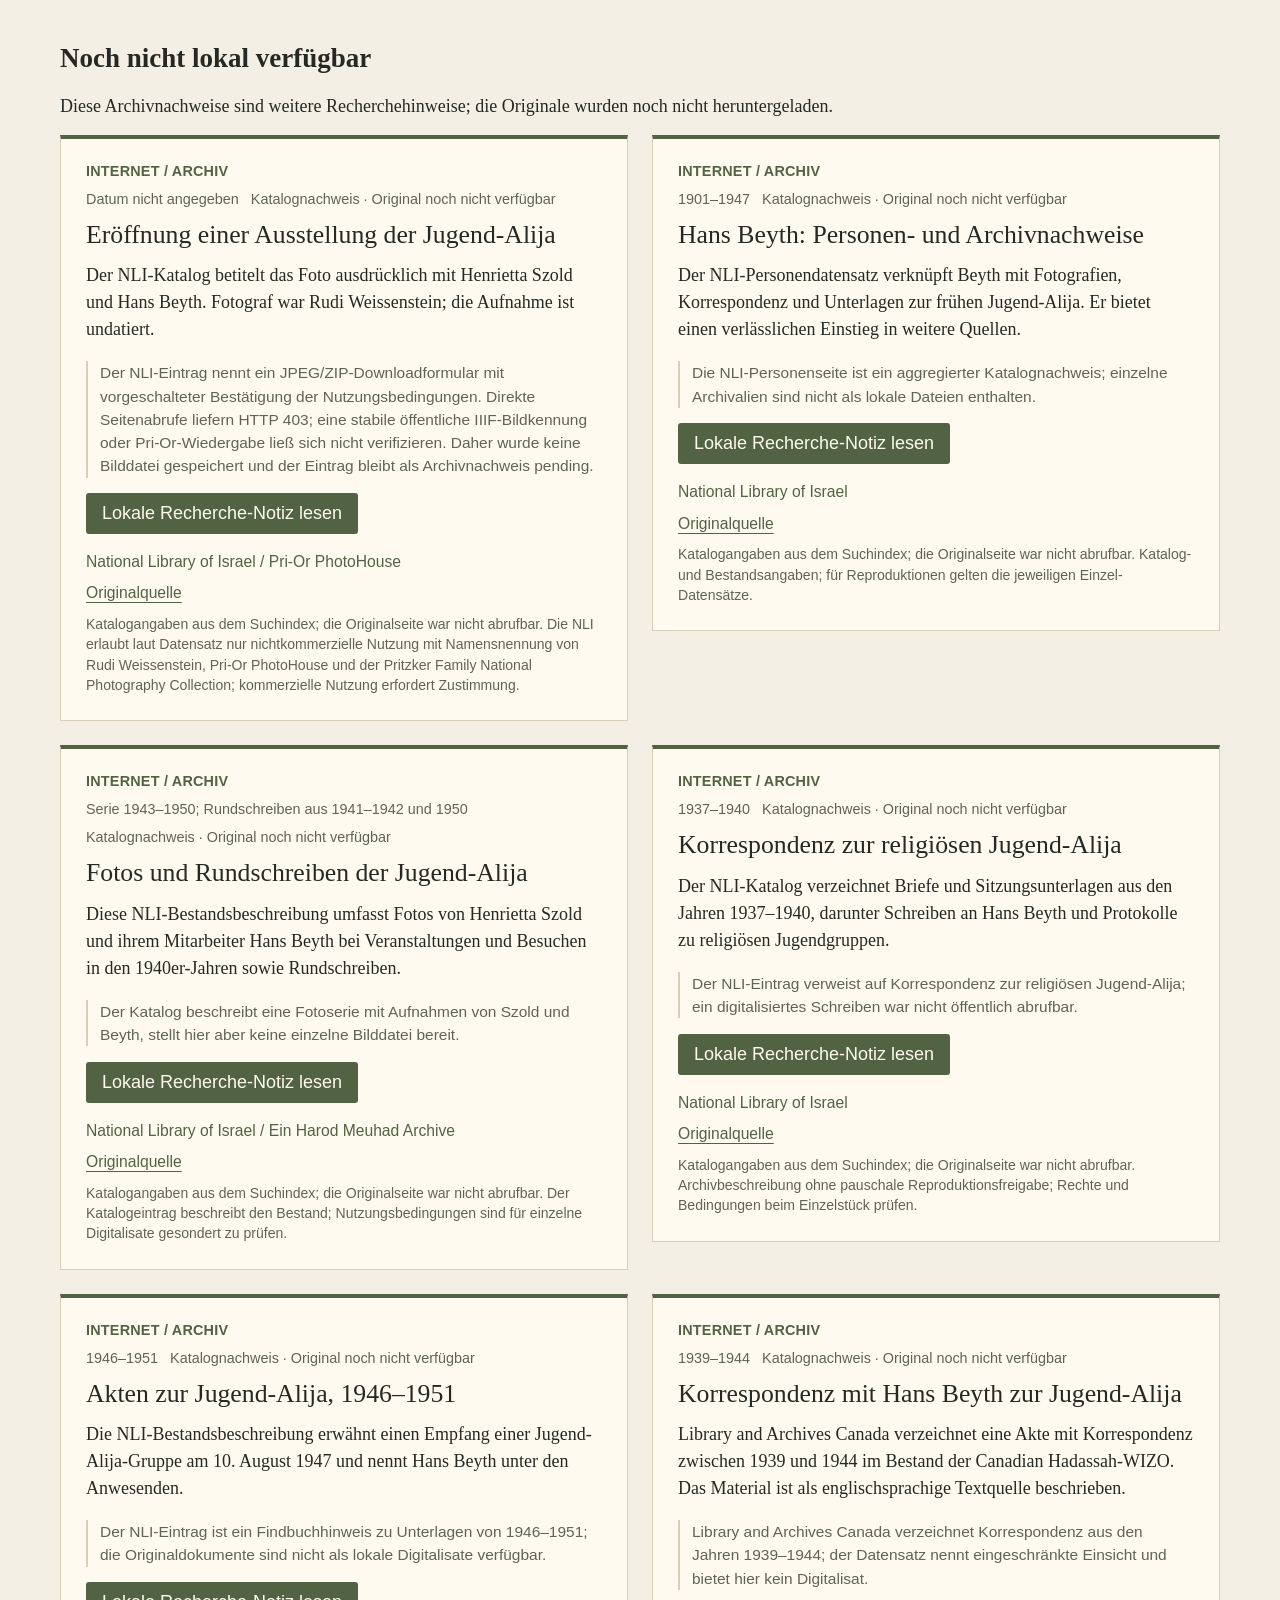
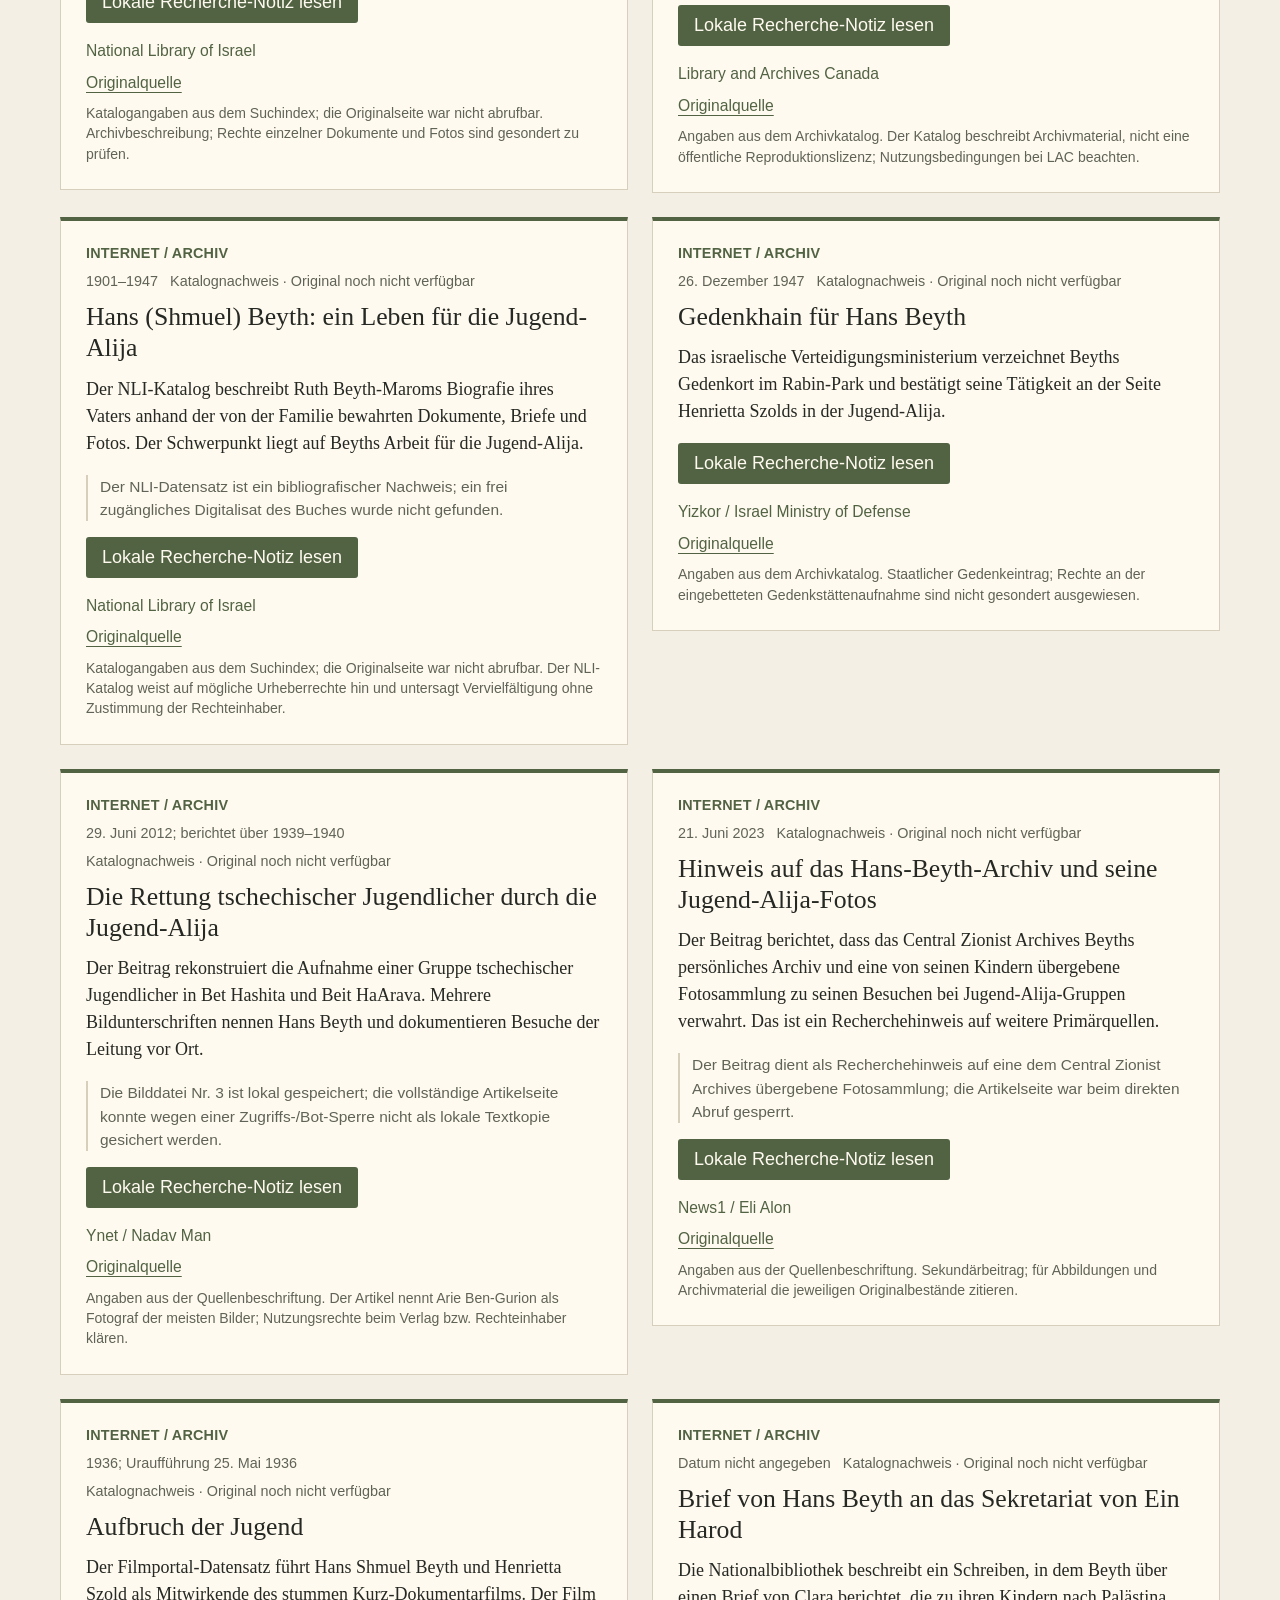
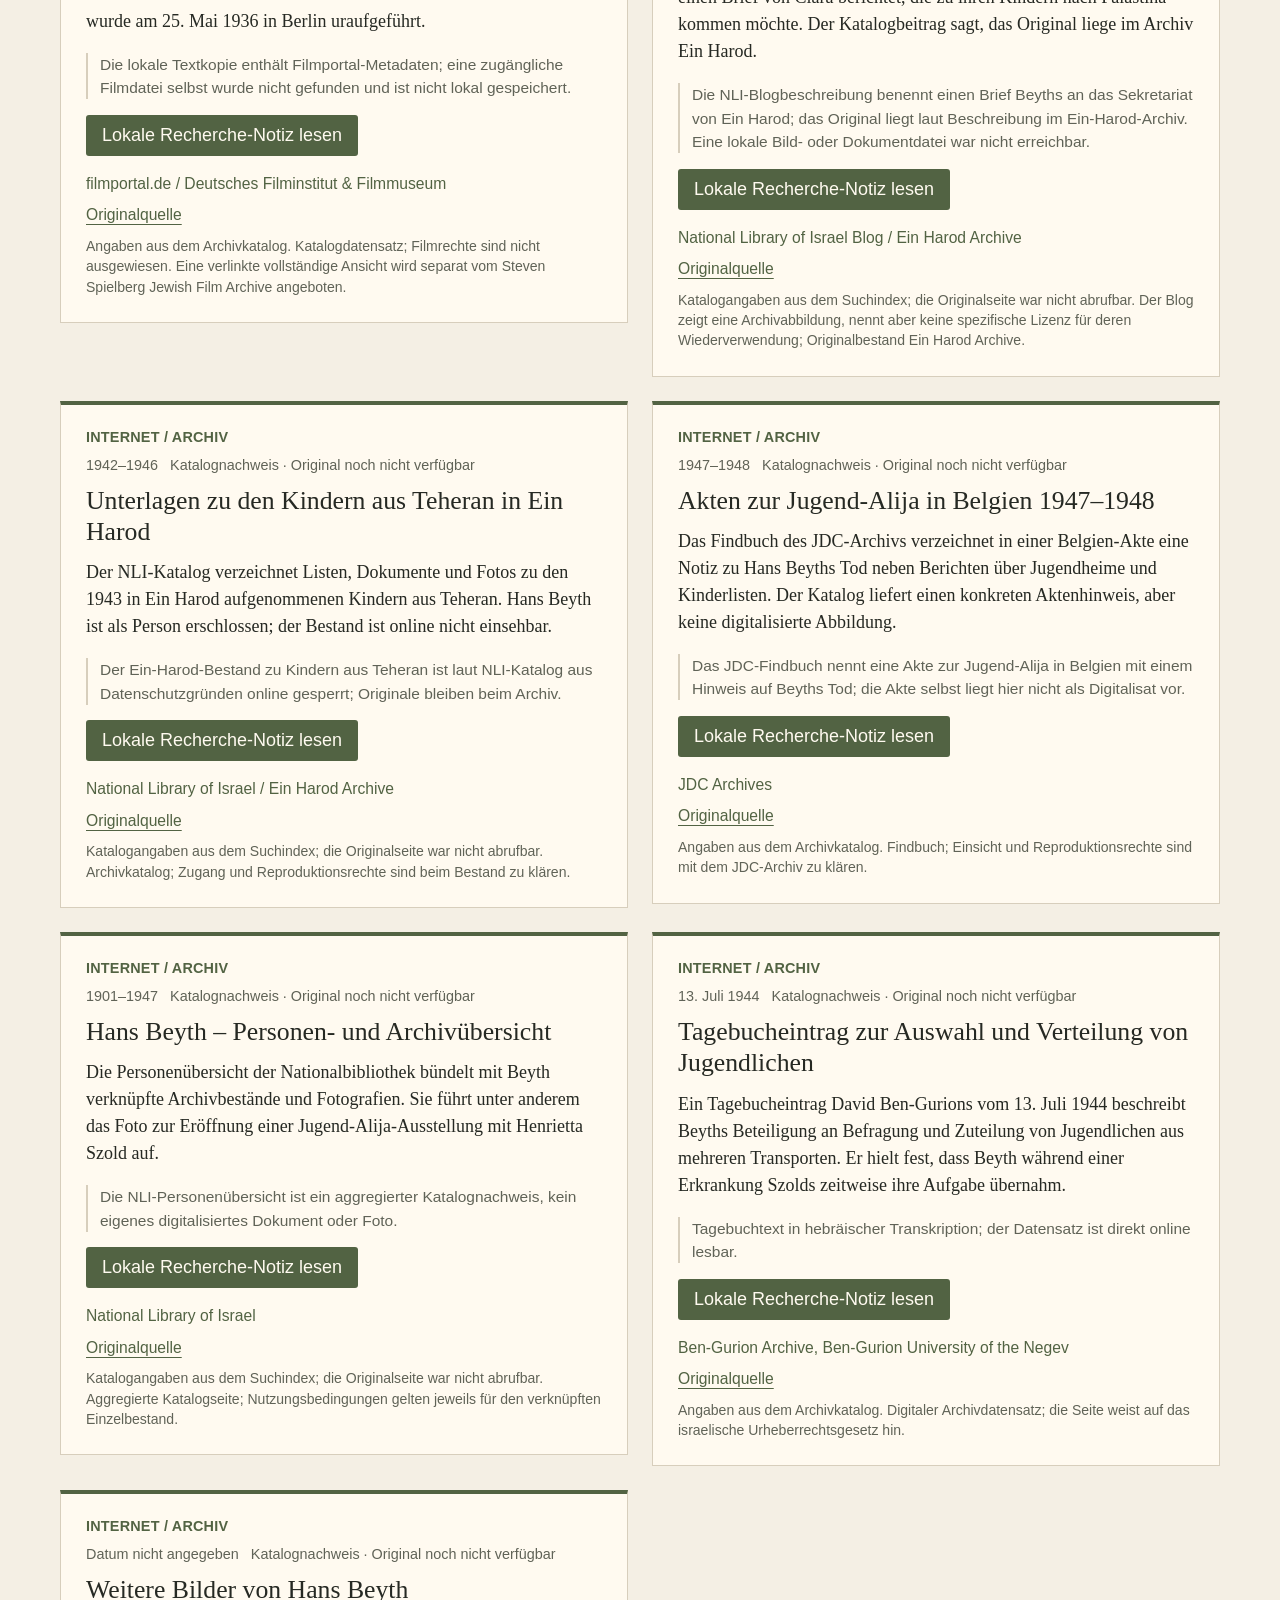
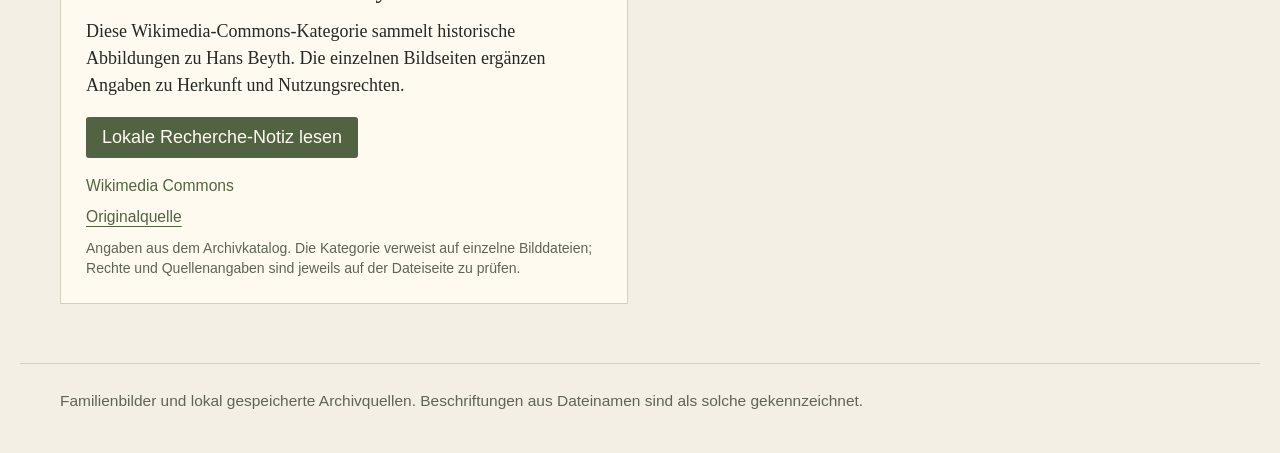
==== commit 336f0037: "Publish historical gallery and all available assets" ====
--- a/docs/index.html
+++ b/docs/index.html
@@ -1,5 +1,28 @@
 <!doctype html>
-<html lang="de"><head><meta charset="utf-8"><meta name="viewport" content="width=device-width,initial-scale=1"><title>Hans (Shmuel) Beyth · Bilder und Erinnerungen</title><meta name="description" content="Historische Fotografien und Quellen zu Hans (Shmuel) Beyth, Jugend-Alijah und Henrietta Szold."><link rel="icon" href="favicon.svg" type="image/svg+xml"><link rel="stylesheet" href="style.css"><script src="gallery-v2.js" defer></script><script src="viewer.js" defer></script></head>
+<html lang="de"><head><meta charset="utf-8"><meta name="viewport" content="width=device-width,initial-scale=1">
+<title>Hans (Shmuel) Beyth · Bilder und Erinnerungen</title>
+<meta name="description" content="Hans (Shmuel) Beyth, 1901–1947: historische Familienbilder, persönliche Erinnerungen und Archivquellen zu Jugend-Alijah und Henrietta Szold. Deutsch · English · עברית.">
+<link rel="canonical" href="https://hans-beyth.akeyo.io/">
+<meta property="og:type" content="website">
+<meta property="og:url" content="https://hans-beyth.akeyo.io/">
+<meta property="og:site_name" content="Hans Beyth · Bilder &amp; Erinnerungen">
+<meta property="og:title" content="Hans (Shmuel) Beyth · Bilder &amp; Erinnerungen">
+<meta property="og:description" content="1901–1947 · Ein Leben für die Jugend-Alijah. Entdecken Sie historische Familienbilder, persönliche Erinnerungen und Archivquellen. Deutsch · English · עברית.">
+<meta property="og:locale" content="de_DE">
+<meta property="og:locale:alternate" content="en_US">
+<meta property="og:locale:alternate" content="he_IL">
+<meta property="og:image" content="https://hans-beyth.akeyo.io/hans-beyth-share.jpg">
+<meta property="og:image:secure_url" content="https://hans-beyth.akeyo.io/hans-beyth-share.jpg">
+<meta property="og:image:type" content="image/jpeg">
+<meta property="og:image:width" content="484">
+<meta property="og:image:height" content="647">
+<meta property="og:image:alt" content="Historisches Originalporträt von Hans (Shmuel) Beyth aus der Familiensammlung, über Wikimedia Commons.">
+<meta name="twitter:card" content="summary_large_image">
+<meta name="twitter:title" content="Hans (Shmuel) Beyth · Bilder &amp; Erinnerungen">
+<meta name="twitter:description" content="1901–1947 · Historische Familienbilder, persönliche Erinnerungen und Archivquellen zur Jugend-Alijah. Deutsch · English · עברית.">
+<meta name="twitter:image" content="https://hans-beyth.akeyo.io/hans-beyth-share.jpg">
+<meta name="twitter:image:alt" content="Originalporträt von Hans (Shmuel) Beyth.">
+<link rel="icon" href="favicon.svg" type="image/svg+xml"><link rel="stylesheet" href="style.css"><script src="gallery-v2.js" defer></script><script src="viewer.js" defer></script></head>
 <body><header><nav class="languages" aria-label="Sprache"><button type="button" data-lang="de" lang="de" aria-pressed="true">Deutsch</button><button type="button" data-lang="en" lang="en" aria-pressed="false">English</button><button type="button" data-lang="he" lang="he" aria-pressed="false">עברית</button></nav><div><p class="eyebrow"><span id="eyebrow-main">BILDER & ERINNERUNGEN</span> <span id="eyebrow-secondary" lang="he" dir="rtl">תמונות וזיכרונות</span></p><h1 id="gallery-title">Hans (Shmuel) Beyth</h1><p class="identity"><span id="identity-secondary" lang="he" dir="rtl">הנס (שמואל) בייט</span> <bdi>1901–1947</bdi></p></div><p class="context"><span id="context-label">Jugend-Alijah · Henrietta Szold</span><br><span id="status" role="status">Die Sammlung wird geladen.</span></p></header>
 <main><div id="gallery" class="gallery" aria-label="Historische Sammlung"></div><p id="empty" hidden>Die Sammlung ist momentan nicht erreichbar. Bitte versuchen Sie es später erneut.</p></main>
 <section id="pending-section" hidden><h2 id="pending-title">Noch nicht lokal verfügbar</h2><p id="pending-intro">Diese Archivnachweise sind weitere Recherchehinweise; die Originale wurden noch nicht heruntergeladen.</p><div id="pending-list"></div></section><footer id="footer">Familienbilder und Archivquellen. Beschriftungen aus Dateinamen sind als solche gekennzeichnet.</footer>
--- a/docs/style.css
+++ b/docs/style.css
@@ -2,3 +2,4 @@
 .origin{display:block;width:100%;color:#526343;font-weight:600;letter-spacing:.015em}
 header{position:relative;padding-top:86px}.languages{position:absolute;right:40px;top:22px;display:flex;direction:ltr;gap:0;border:1px solid var(--line);border-radius:4px;overflow:hidden;font-family:Arial,sans-serif}.languages button{border:0;background:#fffaf0;padding:10px 15px;font-size:.9rem;cursor:pointer;color:var(--ink);min-height:44px}.languages button+button{border-left:1px solid var(--line)}.languages button[aria-pressed=true]{background:var(--accent);color:#fffaf0}.pending{font-style:italic}.image-failed{padding:12px 0 0;background:none;color:var(--muted)}[dir=rtl] .eyebrow{letter-spacing:0}[dir=rtl] .note{border-left:0;border-right:2px solid var(--line);padding-left:0;padding-right:12px}[dir=rtl] .context,[dir=rtl] .caption{font-family:Arial,sans-serif}[dir=rtl] .card h2{line-height:1.45}[dir=rtl] .meta{line-height:1.5}#pending-section{max-width:1160px;margin:35px auto;padding:24px 0;border-top:1px solid var(--line)}#pending-list{display:grid;grid-template-columns:repeat(2,minmax(0,1fr));gap:24px}.source{display:block}.original-source{margin-top:8px}.local-read{display:inline-block;padding:10px 16px;background:var(--accent);color:#fffaf0;text-decoration:none;font-family:Arial,sans-serif;font-size:1rem;margin:0 0 16px;border-radius:3px}@media(max-width:700px){header{padding-top:85px}.languages{right:20px;top:20px}.languages button{padding:9px 14px}#pending-section{margin:24px 20px}#pending-list{grid-template-columns:1fr}}
 dialog#lightbox{width:94vw;height:94vh;max-width:1600px;max-height:94vh;padding:48px 18px 14px;overflow:hidden}.viewer-toolbar{display:flex;gap:12px;align-items:center;justify-content:space-between;flex-wrap:wrap;margin-bottom:12px;font-family:Arial,sans-serif}.viewer-toolbar button{font-family:Arial,sans-serif;font-size:.9rem;background:#fffaf0;color:var(--ink);border:1px solid var(--line);border-radius:3px;min-height:44px;padding:8px 12px;cursor:pointer}.zoom-controls{display:flex;align-items:center;gap:8px;direction:ltr}#zoom-level{min-width:60px;text-align:center}#version-controls{display:flex;gap:7px}.viewer-toolbar button[aria-pressed=true]{background:var(--accent);color:#fffaf0}#viewer-download,#document-download{font-family:Arial,sans-serif;font-size:.9rem;color:var(--accent);text-underline-offset:3px}#image-viewport{position:relative;width:100%;height:calc(100% - 165px);min-height:150px;overflow:hidden;background:#ddd6c8;touch-action:none;cursor:grab;direction:ltr}#image-viewport.dragging{cursor:grabbing}#image-viewport img{position:absolute;top:50%;left:50%;max-width:none;max-height:none;transform-origin:center;pointer-events:none;object-fit:fill}#viewer-caption{font-size:1rem;margin-top:10px}#viewer-detail{font-family:Arial,sans-serif;font-size:.8rem;line-height:1.4;margin-top:7px}dialog#document-viewer{width:94vw;height:94vh;max-width:1300px;padding:44px 20px 20px}#document-viewer h2{font-size:1.25rem;margin:0 0 16px}#document-viewer iframe{width:100%;height:calc(100% - 95px);border:1px solid var(--line);background:white;margin-bottom:12px}@media(max-width:700px){dialog#lightbox{padding-left:10px;padding-right:10px}.viewer-toolbar{gap:8px}.viewer-toolbar button{padding:8px;font-size:.8rem}#image-viewport{height:calc(100% - 230px)}#viewer-detail{font-size:.77rem}}
+dialog#lightbox[open]{display:grid;grid-template-rows:auto minmax(0,1fr) auto auto;gap:10px}#lightbox .viewer-toolbar{margin-bottom:0}#lightbox #image-viewport{height:auto;min-height:0}#lightbox #viewer-caption,#lightbox #viewer-detail{margin:0;max-width:none}#lightbox #viewer-detail{max-height:25vh;overflow:auto}
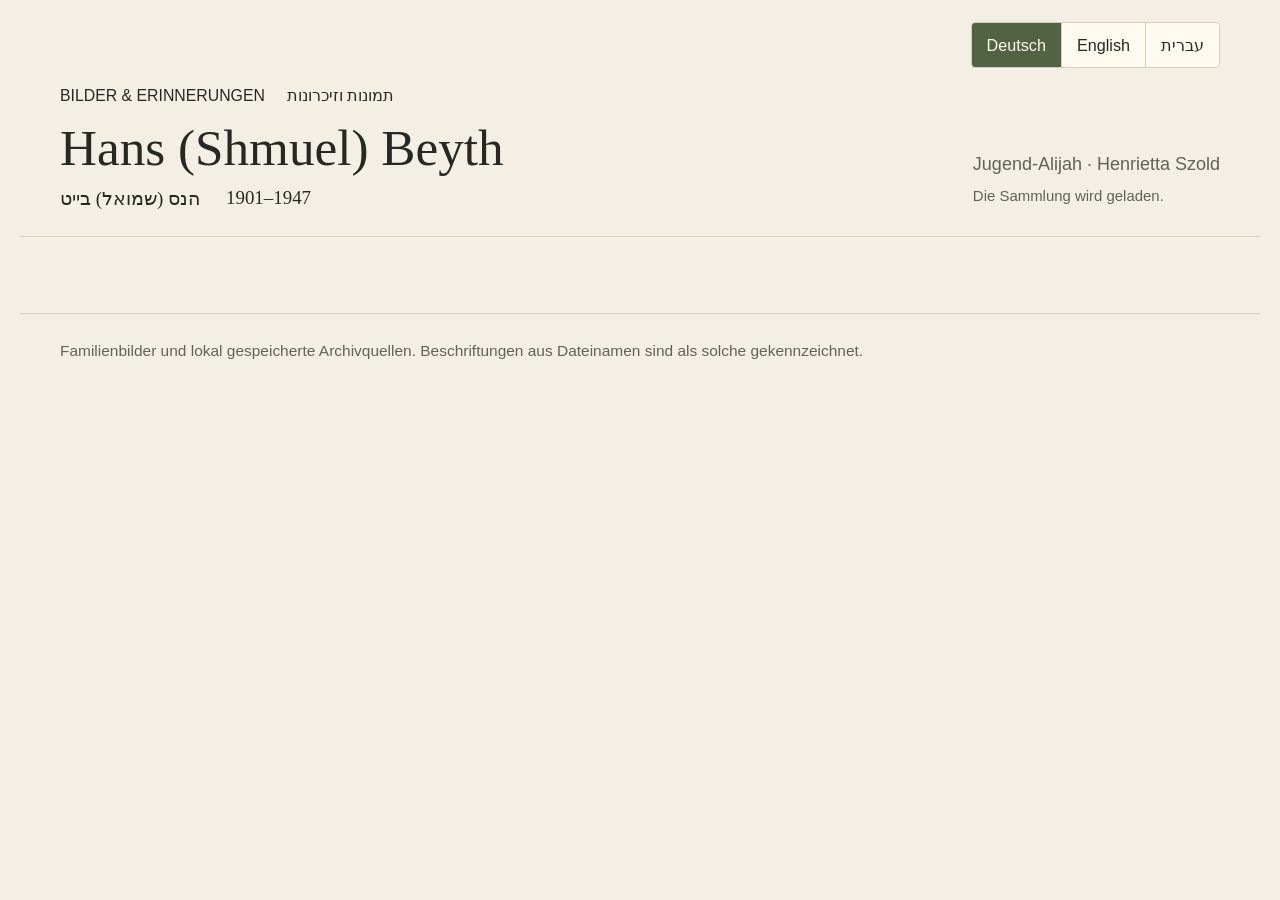
==== commit c7d947e5: "Publish historical gallery and all available assets" ====
--- a/docs/index.html
+++ b/docs/index.html
@@ -22,7 +22,7 @@
 <meta name="twitter:description" content="1901–1947 · Historische Familienbilder, persönliche Erinnerungen und Archivquellen zur Jugend-Alijah. Deutsch · English · עברית.">
 <meta name="twitter:image" content="https://hans-beyth.akeyo.io/hans-beyth-share.jpg">
 <meta name="twitter:image:alt" content="Originalporträt von Hans (Shmuel) Beyth.">
-<link rel="icon" href="favicon.svg" type="image/svg+xml"><link rel="stylesheet" href="style.css"><script src="gallery-v2.js" defer></script><script src="viewer.js" defer></script></head>
+<link rel="icon" href="favicon.svg" type="image/svg+xml"><link rel="stylesheet" href="style.css?v=images-20261001"><script src="image-cache.js?v=images-20261001" defer></script><script src="gallery-v2.js?v=images-20261001" defer></script><script src="viewer.js?v=images-20261001" defer></script></head>
 <body><header><nav class="languages" aria-label="Sprache"><button type="button" data-lang="de" lang="de" aria-pressed="true">Deutsch</button><button type="button" data-lang="en" lang="en" aria-pressed="false">English</button><button type="button" data-lang="he" lang="he" aria-pressed="false">עברית</button></nav><div><p class="eyebrow"><span id="eyebrow-main">BILDER & ERINNERUNGEN</span> <span id="eyebrow-secondary" lang="he" dir="rtl">תמונות וזיכרונות</span></p><h1 id="gallery-title">Hans (Shmuel) Beyth</h1><p class="identity"><span id="identity-secondary" lang="he" dir="rtl">הנס (שמואל) בייט</span> <bdi>1901–1947</bdi></p></div><p class="context"><span id="context-label">Jugend-Alijah · Henrietta Szold</span><br><span id="status" role="status">Die Sammlung wird geladen.</span></p></header>
 <main><div id="gallery" class="gallery" aria-label="Historische Sammlung"></div><p id="empty" hidden>Die Sammlung ist momentan nicht erreichbar. Bitte versuchen Sie es später erneut.</p></main>
 <section id="pending-section" hidden><h2 id="pending-title">Noch nicht lokal verfügbar</h2><p id="pending-intro">Diese Archivnachweise sind weitere Recherchehinweise; die Originale wurden noch nicht heruntergeladen.</p><div id="pending-list"></div></section><footer id="footer">Familienbilder und Archivquellen. Beschriftungen aus Dateinamen sind als solche gekennzeichnet.</footer>
--- a/docs/style.css
+++ b/docs/style.css
@@ -3,3 +3,4 @@
 header{position:relative;padding-top:86px}.languages{position:absolute;right:40px;top:22px;display:flex;direction:ltr;gap:0;border:1px solid var(--line);border-radius:4px;overflow:hidden;font-family:Arial,sans-serif}.languages button{border:0;background:#fffaf0;padding:10px 15px;font-size:.9rem;cursor:pointer;color:var(--ink);min-height:44px}.languages button+button{border-left:1px solid var(--line)}.languages button[aria-pressed=true]{background:var(--accent);color:#fffaf0}.pending{font-style:italic}.image-failed{padding:12px 0 0;background:none;color:var(--muted)}[dir=rtl] .eyebrow{letter-spacing:0}[dir=rtl] .note{border-left:0;border-right:2px solid var(--line);padding-left:0;padding-right:12px}[dir=rtl] .context,[dir=rtl] .caption{font-family:Arial,sans-serif}[dir=rtl] .card h2{line-height:1.45}[dir=rtl] .meta{line-height:1.5}#pending-section{max-width:1160px;margin:35px auto;padding:24px 0;border-top:1px solid var(--line)}#pending-list{display:grid;grid-template-columns:repeat(2,minmax(0,1fr));gap:24px}.source{display:block}.original-source{margin-top:8px}.local-read{display:inline-block;padding:10px 16px;background:var(--accent);color:#fffaf0;text-decoration:none;font-family:Arial,sans-serif;font-size:1rem;margin:0 0 16px;border-radius:3px}@media(max-width:700px){header{padding-top:85px}.languages{right:20px;top:20px}.languages button{padding:9px 14px}#pending-section{margin:24px 20px}#pending-list{grid-template-columns:1fr}}
 dialog#lightbox{width:94vw;height:94vh;max-width:1600px;max-height:94vh;padding:48px 18px 14px;overflow:hidden}.viewer-toolbar{display:flex;gap:12px;align-items:center;justify-content:space-between;flex-wrap:wrap;margin-bottom:12px;font-family:Arial,sans-serif}.viewer-toolbar button{font-family:Arial,sans-serif;font-size:.9rem;background:#fffaf0;color:var(--ink);border:1px solid var(--line);border-radius:3px;min-height:44px;padding:8px 12px;cursor:pointer}.zoom-controls{display:flex;align-items:center;gap:8px;direction:ltr}#zoom-level{min-width:60px;text-align:center}#version-controls{display:flex;gap:7px}.viewer-toolbar button[aria-pressed=true]{background:var(--accent);color:#fffaf0}#viewer-download,#document-download{font-family:Arial,sans-serif;font-size:.9rem;color:var(--accent);text-underline-offset:3px}#image-viewport{position:relative;width:100%;height:calc(100% - 165px);min-height:150px;overflow:hidden;background:#ddd6c8;touch-action:none;cursor:grab;direction:ltr}#image-viewport.dragging{cursor:grabbing}#image-viewport img{position:absolute;top:50%;left:50%;max-width:none;max-height:none;transform-origin:center;pointer-events:none;object-fit:fill}#viewer-caption{font-size:1rem;margin-top:10px}#viewer-detail{font-family:Arial,sans-serif;font-size:.8rem;line-height:1.4;margin-top:7px}dialog#document-viewer{width:94vw;height:94vh;max-width:1300px;padding:44px 20px 20px}#document-viewer h2{font-size:1.25rem;margin:0 0 16px}#document-viewer iframe{width:100%;height:calc(100% - 95px);border:1px solid var(--line);background:white;margin-bottom:12px}@media(max-width:700px){dialog#lightbox{padding-left:10px;padding-right:10px}.viewer-toolbar{gap:8px}.viewer-toolbar button{padding:8px;font-size:.8rem}#image-viewport{height:calc(100% - 230px)}#viewer-detail{font-size:.77rem}}
 dialog#lightbox[open]{display:grid;grid-template-rows:auto minmax(0,1fr) auto auto;gap:10px}#lightbox .viewer-toolbar{margin-bottom:0}#lightbox #image-viewport{height:auto;min-height:0}#lightbox #viewer-caption,#lightbox #viewer-detail{margin:0;max-width:none}#lightbox #viewer-detail{max-height:25vh;overflow:auto}
+.image-button{background-size:contain;background-repeat:no-repeat;background-position:center}.image-button img{opacity:0;transition:opacity .18s ease}.image-button img.loaded{opacity:1}@media(prefers-reduced-motion:reduce){.image-button img{transition:none}}
